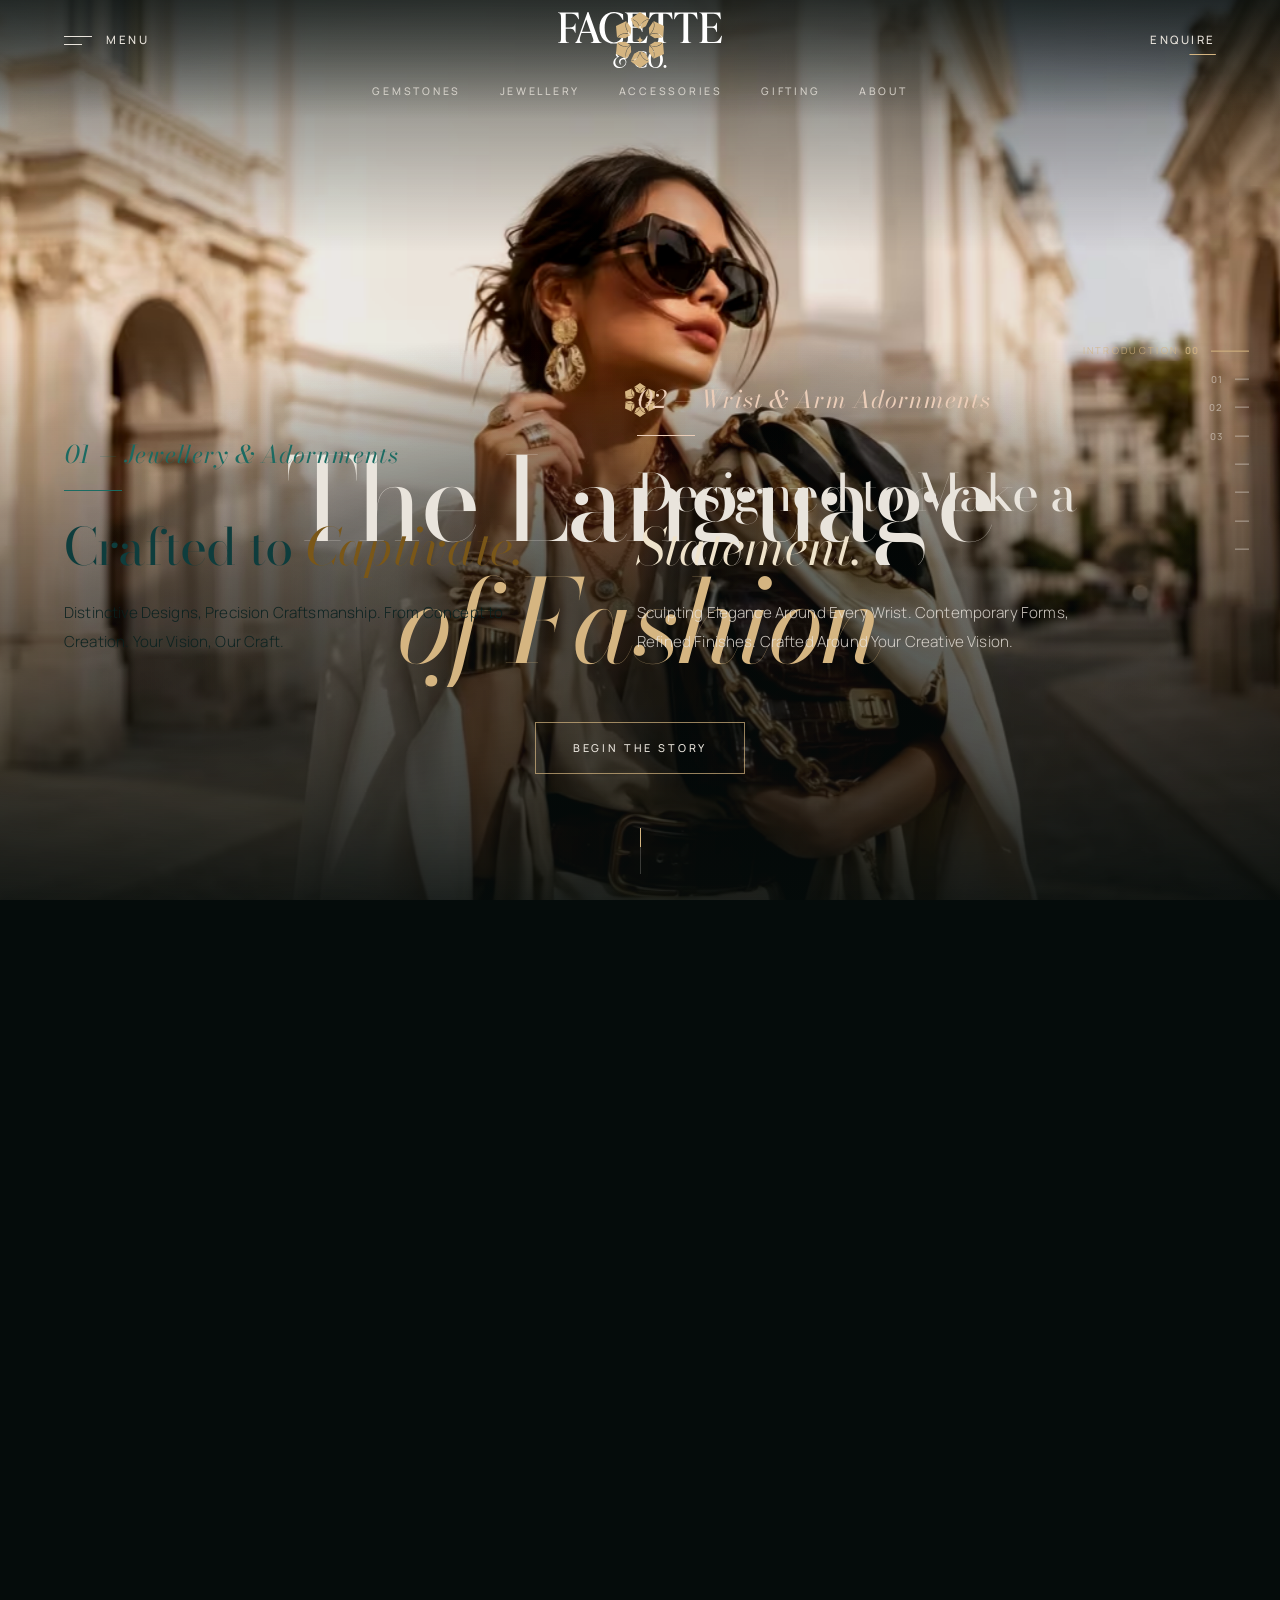
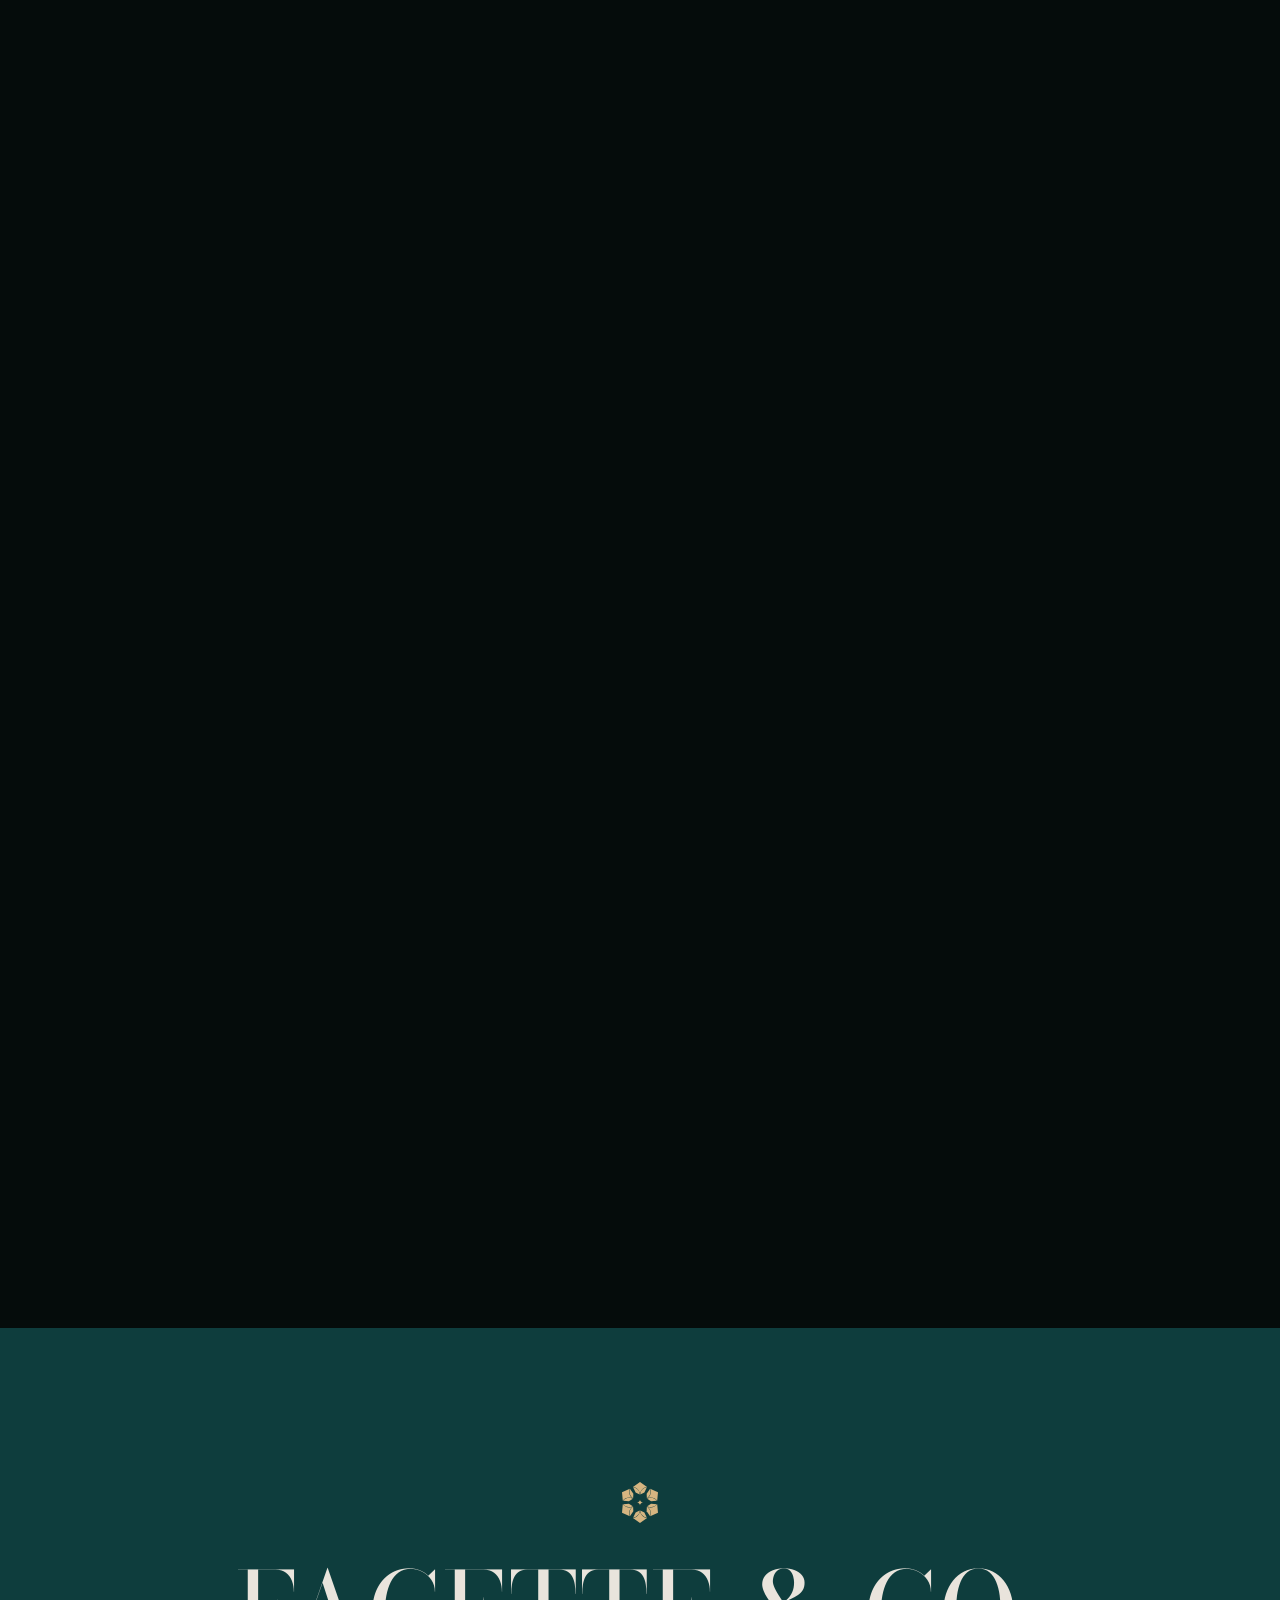
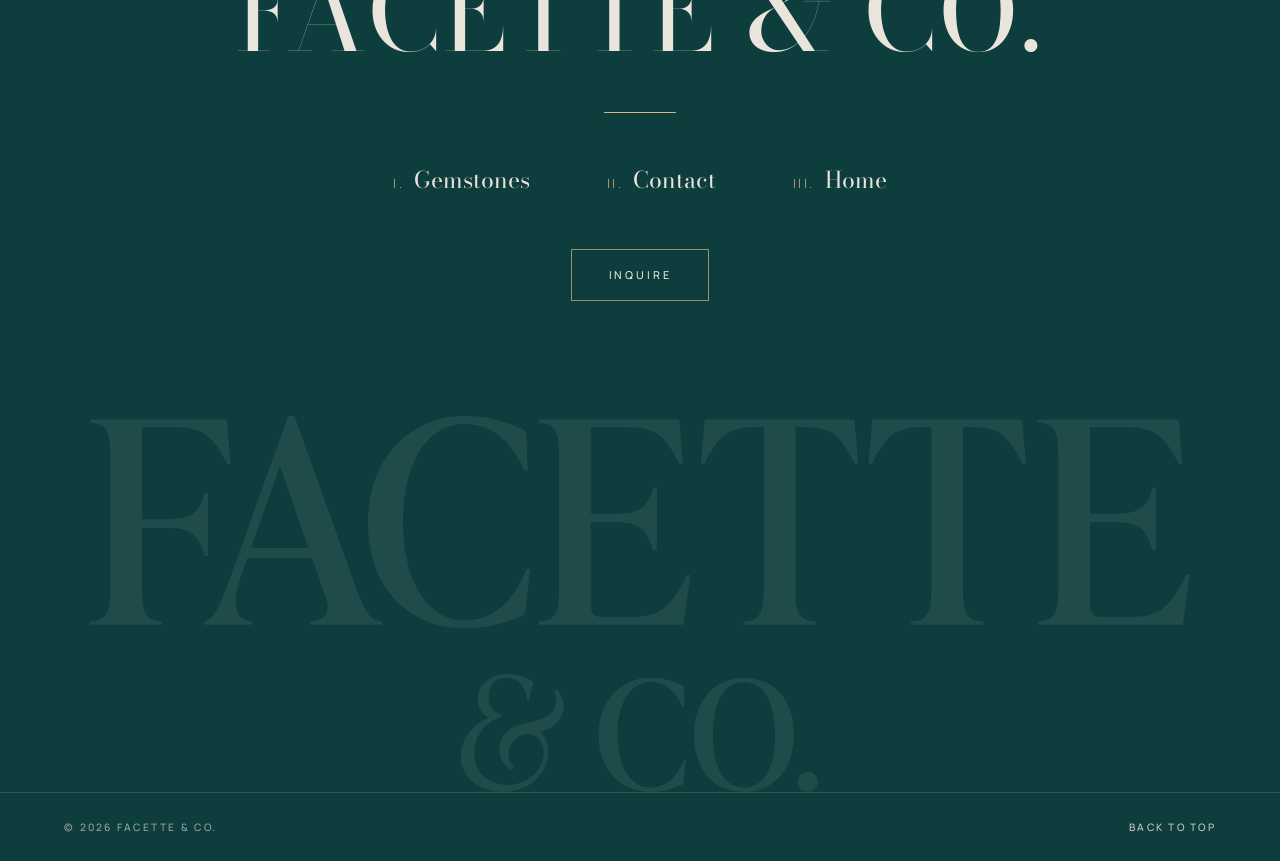
==== fashion asscessior/index.html @ de6d1879 "first commit" ====
<!DOCTYPE html>
<html lang="en">
<head>
<meta charset="utf-8">
<meta name="viewport" content="width=device-width, initial-scale=1, viewport-fit=cover">
<title>The Language of Fashion — Facette &amp; Co.</title>
<meta name="description" content="Jewellery, adornments, bag hardware, buckles and footwear embellishments, designed and crafted to your vision by Facette &amp; Co.">
<meta name="theme-color" content="#0E3D3D">
<meta property="og:title" content="The Language of Fashion — Facette &amp; Co.">
<meta property="og:description" content="Jewellery, adornments, bag hardware, buckles and footwear embellishments, designed and crafted to your vision by Facette &amp; Co.">
<meta property="og:image" content="assets/img/hero-1672.jpg">
<link rel="icon" type="image/svg+xml" href="assets/logo/mark-gold.svg">
<link rel="preload" href="assets/fonts/BodoniModa-normal.woff2" as="font" type="font/woff2" crossorigin>
<link rel="preload" href="assets/fonts/Manrope-normal.woff2" as="font" type="font/woff2" crossorigin>
<link rel="stylesheet" href="assets/css/gemstone-blog.css">
</head>
<body class="no-js">
<div class="veil" aria-hidden="true"><img src="assets/logo/mark-gold.svg" alt=""></div>
<div class="progress" aria-hidden="true"><i id="progress"></i></div>

<header class="hdr" id="hdr">
  <button class="menu-btn" id="burger" type="button" aria-expanded="false" aria-controls="menu" aria-label="Open menu"><span class="bars" aria-hidden="true"></span><span class="menu-label">Menu</span></button>
  <a class="brand" href="/" aria-label="Facette &amp; Co."><img class="wm" src="assets/logo/wordmark-ivory.svg" alt="Facette &amp; Co."><img class="ic" src="assets/logo/mark-gold.svg" alt=""></a>
  <a class="enquire" href="#inquire">Enquire</a>
  <nav class="links" aria-label="Primary">
    <a href="/gemstones">Gemstones</a>
    <a href="/jewellery">Jewellery</a>
    <a href="/accessories">Accessories</a>
    <a href="/gifting">Gifting</a>
    <a href="/about">About</a>
  </nav>
</header>

<nav class="menu" id="menu" aria-label="Story chapters">
  <img class="menu-mark" src="assets/logo/mark-gold.svg" alt="">
  <ul>
      <li><a href="#s0" data-go="0" style="--i:0"><small>00</small>The Language of Fashion</a></li>
      <li><a href="#s1" data-go="1" style="--i:1"><small>01</small>Jewellery &amp; Adornments</a></li>
      <li><a href="#s2" data-go="2" style="--i:2"><small>02</small>Wrist &amp; Arm Adornments</a></li>
      <li><a href="#s3" data-go="3" style="--i:3"><small>03</small>Ear Adornments</a></li>
      <li><a href="#s4" data-go="4" style="--i:4"><small>04</small>Neckline Adornments</a></li>
      <li><a href="#s5" data-go="5" style="--i:5"><small>05</small>Luxury Bag Hardware &amp; Embellishments</a></li>
      <li><a href="#s6" data-go="6" style="--i:6"><small>06</small>Signature Buckles &amp; Fastenings</a></li>
      <li><a href="#s7" data-go="7" style="--i:7"><small>07</small>Footwear Hardware &amp; Embellishments</a></li>
  </ul>
</nav>

<ul class="dots" id="dots" aria-label="Chapters">
    <li><a href="#s0" data-go="0"><b>00</b><span>Introduction</span></a></li>
    <li><a href="#s1" data-go="1"><b>01</b><span>Jewellery</span></a></li>
    <li><a href="#s2" data-go="2"><b>02</b><span>Wrist &amp; Arm</span></a></li>
    <li><a href="#s3" data-go="3"><b>03</b><span>Ear</span></a></li>
    <li><a href="#s4" data-go="4"><b>04</b><span>Neckline</span></a></li>
    <li><a href="#s5" data-go="5"><b>05</b><span>Bag Hardware</span></a></li>
    <li><a href="#s6" data-go="6"><b>06</b><span>Buckles</span></a></li>
    <li><a href="#s7" data-go="7"><b>07</b><span>Footwear</span></a></li>
</ul>

<main class="story" id="story">
  <div class="stage" id="stage">
    <section class="scene scene--hero" id="s0" aria-label="Introduction">
      <div class="scene__media">
        <picture>
        <source type="image/avif" srcset="assets/img/hero-800.avif 800w, assets/img/hero-1280.avif 1280w, assets/img/hero-1672.avif 1672w, assets/img/hero-2576.avif 2576w" sizes="100vw">
        <source type="image/webp" srcset="assets/img/hero-800.webp 800w, assets/img/hero-1280.webp 1280w, assets/img/hero-1672.webp 1672w, assets/img/hero-2576.webp 2576w" sizes="100vw">
        <img src="assets/img/hero-2576.jpg" srcset="assets/img/hero-800.jpg 800w, assets/img/hero-1280.jpg 1280w, assets/img/hero-1672.jpg 1672w, assets/img/hero-2576.jpg 2576w" sizes="100vw" alt="A woman in sunglasses styled with layered gold jewellery, a silk scarf and a chain-handle bag on a sunlit street" width="2576" height="1438" fetchpriority="high" decoding="async">
        </picture>
      </div>
      <div class="hero__veil"></div>
      <div class="scene__dim"></div>
      <div class="hero__inner">
        <img class="hero__mark" src="assets/logo/mark-gold.svg" alt="" width="30" height="34">
        <h1 class="hero__title"><span class="line"><span>The Language</span></span><span class="line line--it"><span>of Fashion</span></span></h1>
        <div class="hero__row"><a class="pill" href="#s1" data-go="1">Begin the story</a></div>
      </div>
      <div class="hero__cue" aria-hidden="true"><i></i></div>
    </section>
    <section class="scene scene--light" id="s1" aria-label="Jewellery &amp; Adornments">
      <div class="scene__media">
        <picture>
        <source type="image/avif" data-srcset="assets/img/jewellery-800.avif 800w, assets/img/jewellery-1280.avif 1280w, assets/img/jewellery-1672.avif 1672w, assets/img/jewellery-2576.avif 2576w" sizes="100vw">
        <source type="image/webp" data-srcset="assets/img/jewellery-800.webp 800w, assets/img/jewellery-1280.webp 1280w, assets/img/jewellery-1672.webp 1672w, assets/img/jewellery-2576.webp 2576w" sizes="100vw">
        <img data-src="assets/img/jewellery-2576.jpg" data-srcset="assets/img/jewellery-800.jpg 800w, assets/img/jewellery-1280.jpg 1280w, assets/img/jewellery-1672.jpg 1672w, assets/img/jewellery-2576.jpg 2576w" sizes="100vw" alt="A woman in profile wearing a sculptural gold drop earring and a layered gold choker with pearl accents against a warm beige backdrop" width="2576" height="1438" decoding="async" style="--sc:1.03;--tx:0%">
        </picture>
      </div>
      <div class="scene__shade"></div>
      <div class="scene__dim"></div>
      <div class="scene__text">
        <p class="eyebrow">01 — Jewellery &amp; Adornments</p>
        <h2>Crafted to Captivate.</h2>
        <p class="body">Distinctive Designs, Precision Craftsmanship. From Concept to Creation. Your Vision, Our Craft.</p>
        <div class="scene__count">01 / 07</div>
      </div>
    </section>
    <section class="scene scene--right" id="s2" aria-label="Wrist &amp; Arm Adornments">
      <div class="scene__media">
        <picture>
        <source type="image/avif" data-srcset="assets/img/wrist-arm-800.avif 800w, assets/img/wrist-arm-1280.avif 1280w, assets/img/wrist-arm-1672.avif 1672w, assets/img/wrist-arm-2576.avif 2576w" sizes="100vw">
        <source type="image/webp" data-srcset="assets/img/wrist-arm-800.webp 800w, assets/img/wrist-arm-1280.webp 1280w, assets/img/wrist-arm-1672.webp 1672w, assets/img/wrist-arm-2576.webp 2576w" sizes="100vw">
        <img data-src="assets/img/wrist-arm-2576.jpg" data-srcset="assets/img/wrist-arm-800.jpg 800w, assets/img/wrist-arm-1280.jpg 1280w, assets/img/wrist-arm-1672.jpg 1672w, assets/img/wrist-arm-2576.jpg 2576w" sizes="100vw" alt="A gold serpent armlet set with diamonds and an emerald eye coiled around an upper arm, beside a black satin dress" width="2576" height="1438" decoding="async" style="--sc:1.03;--tx:0%">
        </picture>
      </div>
      <div class="scene__shade"></div>
      <div class="scene__dim"></div>
      <div class="scene__text">
        <p class="eyebrow">02 — Wrist &amp; Arm Adornments</p>
        <h2>Designed to Make a Statement.</h2>
        <p class="body">Sculpting Elegance Around Every Wrist. Contemporary Forms, Refined Finishes. Crafted Around Your Creative Vision.</p>
        <div class="scene__count">02 / 07</div>
      </div>
    </section>
    <section class="scene" id="s3" aria-label="Ear Adornments">
      <div class="scene__media">
        <picture>
        <source type="image/avif" data-srcset="assets/img/ear-800.avif 800w, assets/img/ear-1280.avif 1280w, assets/img/ear-1672.avif 1672w, assets/img/ear-2576.avif 2576w" sizes="100vw">
        <source type="image/webp" data-srcset="assets/img/ear-800.webp 800w, assets/img/ear-1280.webp 1280w, assets/img/ear-1672.webp 1672w, assets/img/ear-2576.webp 2576w" sizes="100vw">
        <img data-src="assets/img/ear-2576.jpg" data-srcset="assets/img/ear-800.jpg 800w, assets/img/ear-1280.jpg 1280w, assets/img/ear-1672.jpg 1672w, assets/img/ear-2576.jpg 2576w" sizes="100vw" alt="A sculptural polished gold ear cuff with sweeping winged spikes along the outer edge of an ear" width="2576" height="1438" decoding="async" style="--sc:1.03;--tx:0%">
        </picture>
      </div>
      <div class="scene__shade"></div>
      <div class="scene__dim"></div>
      <div class="scene__text">
        <p class="eyebrow">03 — Ear Adornments</p>
        <h2>Where Detail Becomes Distinction.</h2>
        <p class="body">Redefining the Art of Adornment. Sculptural Designs, Exceptional Finishes. From Minimal Elegance to Bold Expression.</p>
        <div class="scene__count">03 / 07</div>
      </div>
    </section>
    <section class="scene scene--right scene--light" id="s4" aria-label="Neckline Adornments">
      <div class="scene__media">
        <picture>
        <source type="image/avif" data-srcset="assets/img/neckline-800.avif 800w, assets/img/neckline-1280.avif 1280w, assets/img/neckline-1672.avif 1672w, assets/img/neckline-2576.avif 2576w" sizes="100vw">
        <source type="image/webp" data-srcset="assets/img/neckline-800.webp 800w, assets/img/neckline-1280.webp 1280w, assets/img/neckline-1672.webp 1672w, assets/img/neckline-2576.webp 2576w" sizes="100vw">
        <img data-src="assets/img/neckline-2576.jpg" data-srcset="assets/img/neckline-800.jpg 800w, assets/img/neckline-1280.jpg 1280w, assets/img/neckline-1672.jpg 1672w, assets/img/neckline-2576.jpg 2576w" sizes="100vw" alt="A layered textured gold collar necklace set with large crystal stones worn at the neckline" width="2576" height="1438" decoding="async" style="--sc:1.03;--tx:0%">
        </picture>
      </div>
      <div class="scene__shade"></div>
      <div class="scene__dim"></div>
      <div class="scene__text">
        <p class="eyebrow">04 — Neckline Adornments</p>
        <h2>Designed to Define the Silhouette.</h2>
        <p class="body">Statement Pieces, Thoughtfully Crafted. Elegance in Every Detail. From Vision to Signature Design.</p>
        <div class="scene__count">04 / 07</div>
      </div>
    </section>
    <section class="scene scene--light" id="s5" aria-label="Luxury Bag Hardware &amp; Embellishments">
      <div class="scene__media">
        <picture>
        <source type="image/avif" data-srcset="assets/img/bag-hardware-800.avif 800w, assets/img/bag-hardware-1280.avif 1280w, assets/img/bag-hardware-1672.avif 1672w, assets/img/bag-hardware-2576.avif 2576w" sizes="100vw">
        <source type="image/webp" data-srcset="assets/img/bag-hardware-800.webp 800w, assets/img/bag-hardware-1280.webp 1280w, assets/img/bag-hardware-1672.webp 1672w, assets/img/bag-hardware-2576.webp 2576w" sizes="100vw">
        <img data-src="assets/img/bag-hardware-2576.jpg" data-srcset="assets/img/bag-hardware-800.jpg 800w, assets/img/bag-hardware-1280.jpg 1280w, assets/img/bag-hardware-1672.jpg 1672w, assets/img/bag-hardware-2576.jpg 2576w" sizes="100vw" alt="A hand gripping a black clutch by a sculptural wave-shaped polished gold handle" width="2576" height="1438" decoding="async" style="--sc:1.03;--tx:0%">
        </picture>
      </div>
      <div class="scene__shade"></div>
      <div class="scene__dim"></div>
      <div class="scene__text">
        <p class="eyebrow">05 — Luxury Bag Hardware &amp; Embellishments</p>
        <h2>The Art of Detail, Perfected.</h2>
        <p class="body">Elevating Accessories Through Design. Bespoke Hardware, Distinctive Finishes. Crafted to Complement Exceptional Design.</p>
        <div class="scene__count">05 / 07</div>
      </div>
    </section>
    <section class="scene scene--right scene--light" id="s6" aria-label="Signature Buckles &amp; Fastenings">
      <div class="scene__media">
        <picture>
        <source type="image/avif" data-srcset="assets/img/buckles-800.avif 800w, assets/img/buckles-1280.avif 1280w, assets/img/buckles-1672.avif 1672w, assets/img/buckles-2576.avif 2576w" sizes="100vw">
        <source type="image/webp" data-srcset="assets/img/buckles-800.webp 800w, assets/img/buckles-1280.webp 1280w, assets/img/buckles-1672.webp 1672w, assets/img/buckles-2576.webp 2576w" sizes="100vw">
        <img data-src="assets/img/buckles-2576.jpg" data-srcset="assets/img/buckles-800.jpg 800w, assets/img/buckles-1280.jpg 1280w, assets/img/buckles-1672.jpg 1672w, assets/img/buckles-2576.jpg 2576w" sizes="100vw" alt="Crossed brown suede belts with an ornate engraved gold buckle, gold eyelets and a pointed gold tip" width="2576" height="1438" decoding="async" style="--sc:1.03;--tx:0%">
        </picture>
      </div>
      <div class="scene__shade"></div>
      <div class="scene__dim"></div>
      <div class="scene__text">
        <p class="eyebrow">06 — Signature Buckles &amp; Fastenings</p>
        <h2>Defining Design Through Detail.</h2>
        <p class="body">Distinctive Forms. Precision Engineering. Custom Concepts, Meticulous Craftsmanship. Small Details. Lasting Impressions.</p>
        <div class="scene__count">06 / 07</div>
      </div>
    </section>
    <section class="scene scene--light" id="s7" aria-label="Footwear Hardware &amp; Embellishments">
      <div class="scene__media">
        <picture>
        <source type="image/avif" data-srcset="assets/img/footwear-800.avif 800w, assets/img/footwear-1280.avif 1280w, assets/img/footwear-1672.avif 1672w, assets/img/footwear-2576.avif 2576w" sizes="100vw">
        <source type="image/webp" data-srcset="assets/img/footwear-800.webp 800w, assets/img/footwear-1280.webp 1280w, assets/img/footwear-1672.webp 1672w, assets/img/footwear-2576.webp 2576w" sizes="100vw">
        <img data-src="assets/img/footwear-2576.jpg" data-srcset="assets/img/footwear-800.jpg 800w, assets/img/footwear-1280.jpg 1280w, assets/img/footwear-1672.jpg 1672w, assets/img/footwear-2576.jpg 2576w" sizes="100vw" alt="Tan leather mule sandals with sculptural open-form polished gold heels on a cream stone floor" width="2576" height="1438" decoding="async" style="--sc:1.03;--tx:0%">
        </picture>
      </div>
      <div class="scene__shade"></div>
      <div class="scene__dim"></div>
      <div class="scene__text">
        <p class="eyebrow">07 — Footwear Hardware &amp; Embellishments</p>
        <h2>Where Craftsmanship Meets Design.</h2>
        <p class="body">Designed to Elevate Every Step. Distinctive Embellishments, Refined Finishes. Custom-Made to Complement Your Vision.</p>
        <div class="scene__count">07 / 07</div>
      </div>
    </section>
  </div>
</main>

<footer class="footer" id="inquire">
  <div class="footer__cta">
    <img class="footer__logo reveal" src="assets/logo/mark-gold.svg" alt="">
    <p class="footer__mark reveal">Facette &amp; Co.</p>
    <hr class="footer__rule reveal">
    <nav class="footer__links reveal" aria-label="Footer">
      <a href="/gemstones"><small>I.</small>Gemstones</a>
      <a href="/contact"><small>II.</small>Contact</a>
      <a href="/"><small>III.</small>Home</a>
    </nav>
    <div class="footer__cta-btn reveal"><a class="pill" href="/contact">Inquire</a></div>
  </div>
  <img class="footer__wm" src="assets/logo/wordmark-ivory.svg" alt="" aria-hidden="true">
  <div class="footer__bar">
    <span>© 2026 Facette &amp; Co.</span>
    <a href="#s0" data-go="0">Back to top</a>
  </div>
</footer>

<script src="assets/js/gemstone-blog.js"></script>
</body>
</html>
---- fashion asscessior/assets/css/gemstone-blog.css ----
@font-face {
  font-family: 'Bodoni Moda';
  font-style: italic;
  font-weight: 400;
  font-display: swap;
  src: url(../fonts/BodoniModa-italic.woff2) format('woff2');
  unicode-range: U+0000-00FF, U+0131, U+0152-0153, U+02BB-02BC, U+02C6, U+02DA, U+02DC, U+0304, U+0308, U+0329, U+2000-206F, U+20AC, U+2122, U+2191, U+2193, U+2212, U+2215, U+FEFF, U+FFFD;
}
@font-face {
  font-family: 'Bodoni Moda';
  font-style: normal;
  font-weight: 400 500;
  font-display: swap;
  src: url(../fonts/BodoniModa-normal.woff2) format('woff2');
  unicode-range: U+0000-00FF, U+0131, U+0152-0153, U+02BB-02BC, U+02C6, U+02DA, U+02DC, U+0304, U+0308, U+0329, U+2000-206F, U+20AC, U+2122, U+2191, U+2193, U+2212, U+2215, U+FEFF, U+FFFD;
}
@font-face {
  font-family: 'Manrope';
  font-style: normal;
  font-weight: 300 600;
  font-display: swap;
  src: url(../fonts/Manrope-normal.woff2) format('woff2');
  unicode-range: U+0000-00FF, U+0131, U+0152-0153, U+02BB-02BC, U+02C6, U+02DA, U+02DC, U+0304, U+0308, U+0329, U+2000-206F, U+20AC, U+2122, U+2191, U+2193, U+2212, U+2215, U+FEFF, U+FFFD;
}

:root{
  --black:#050c0b; --emerald:#0E3D3D; --emerald-rich:#05624C; --emerald-ink:#08201f;
  --gold:#D5B581; --gold-deep:#A88A55; --ivory:#E9E4DC; --paper:#F4F1EB;
  --display:"Bodoni Moda","Didot","Bodoni 72",Georgia,serif; --sans:"Manrope","Helvetica Neue",Arial,sans-serif;
  --ease:cubic-bezier(.22,.61,.12,1); --ease-lux:cubic-bezier(.65,.05,.2,1);
  --pad:clamp(1.4rem,5vw,5rem); --hdr:118px;
}
*,*::before,*::after{box-sizing:border-box}
html{-webkit-text-size-adjust:100%;background:var(--black)}
body{margin:0;background:var(--black);color:var(--ivory);font-family:var(--sans);font-weight:300;line-height:1.6;overflow-x:hidden;-webkit-font-smoothing:antialiased;text-rendering:optimizeLegibility}
img{display:block;max-width:100%}
picture{display:contents}
a{color:inherit;text-decoration:none}
button{font:inherit;color:inherit;background:none;border:0;padding:0;cursor:pointer}
:focus-visible{outline:1px solid var(--gold);outline-offset:4px}
::selection{background:var(--gold);color:var(--emerald)}

/* Brand veil (short moment, same as the main site) */
.veil{position:fixed;inset:0;z-index:90;background:var(--emerald);display:grid;place-items:center;pointer-events:none;clip-path:inset(0);animation:veilOut .8s var(--ease-lux) .7s forwards}
.veil img{width:56px;height:auto;opacity:0;animation:veilMark 1s var(--ease) .05s forwards}
@keyframes veilMark{0%{opacity:0;transform:scale(.92)}45%{opacity:1}100%{opacity:1;transform:none}}
@keyframes veilOut{to{clip-path:inset(0 0 100% 0);visibility:hidden}}

/* Reading progress */
.progress{position:fixed;left:0;right:0;top:0;height:2px;z-index:60;pointer-events:none}
.progress i{display:block;height:100%;background:linear-gradient(90deg,var(--gold-deep),var(--gold));transform-origin:0 50%;transform:scaleX(0)}

/* Header (Facette site header) */
.hdr{--slot:56px;position:fixed;inset:0 0 auto 0;z-index:50;padding:env(safe-area-inset-top,0px) var(--pad) 0;height:calc(var(--hdr) + env(safe-area-inset-top,0px));
  display:grid;grid-template-columns:1fr auto 1fr;align-content:center;align-items:center;color:var(--ivory);transition:height .9s var(--ease)}
.hdr::before{content:"";position:absolute;inset:0;z-index:-1;pointer-events:none;background:linear-gradient(rgba(5,12,11,.6),rgba(5,12,11,0));transition:background .8s ease}
.hdr::after{content:"";position:absolute;left:var(--pad);right:var(--pad);bottom:0;height:1px;background:rgba(213,181,129,.35);transform:scaleX(0);transition:transform 1.2s var(--ease)}
.hdr.is-compact{--hdr:68px;--slot:38px}
.hdr.is-compact::before{background:rgba(14,61,61,.72);-webkit-backdrop-filter:blur(18px) saturate(1.2);backdrop-filter:blur(18px) saturate(1.2)}
.hdr.is-compact::after{transform:scaleX(1)}
.brand{grid-column:2;grid-row:1;display:grid;place-items:center;height:var(--slot);transition:height .9s var(--ease)}
.brand img{grid-area:1/1;display:block;width:auto;height:var(--slot);transition:opacity .6s ease,transform .9s var(--ease)}
.brand .ic{opacity:0;transform:scale(.8)}
.is-compact .brand .wm{opacity:0;transform:translateY(-8px) scale(.9)}
.is-compact .brand .ic{opacity:1;transform:none;transition-delay:.15s}
.menu-btn{grid-row:1;grid-column:1;justify-self:start;display:inline-flex;align-items:center;gap:.9rem;font-size:.72rem;font-weight:500;letter-spacing:.22em;text-transform:uppercase;min-height:44px;position:relative;z-index:2}
.bars{width:28px;height:9px;position:relative;display:block}
.bars::before,.bars::after{content:"";position:absolute;left:0;height:1px;background:currentColor;transition:transform .6s var(--ease),width .6s var(--ease),top .6s var(--ease),bottom .6s var(--ease)}
.bars::before{top:0;right:0}.bars::after{bottom:0;width:65%}
.menu-btn:hover .bars::after{width:100%}
.menu-open .bars::before{top:4px;transform:rotate(18deg)}
.menu-open .bars::after{bottom:4px;width:100%;transform:rotate(-18deg)}
.enquire{grid-row:1;grid-column:3;justify-self:end;font-size:.72rem;font-weight:500;letter-spacing:.22em;text-transform:uppercase;position:relative;padding:.6rem 0;min-height:44px;display:inline-flex;align-items:center}
.enquire::after{content:"";position:absolute;left:0;right:0;bottom:.45rem;height:1px;background:var(--gold);transform-origin:right;transform:scaleX(.4);transition:transform .6s var(--ease)}
.enquire:hover::after{transform:scaleX(1)}
.links{grid-column:1/-1;grid-row:2;justify-self:center;display:flex;gap:clamp(1.4rem,3vw,3rem);margin-top:.5rem;max-height:30px;overflow:hidden;transition:max-height .8s var(--ease),margin-top .8s var(--ease),opacity .5s ease}
.links a{font-size:.66rem;font-weight:500;letter-spacing:.26em;text-transform:uppercase;opacity:.8;position:relative;padding:.4rem 0;transition:opacity .3s,color .3s}
.links a::after{content:"";position:absolute;left:0;right:0;bottom:.15rem;height:1px;background:var(--gold);transform:scaleX(0);transform-origin:left;transition:transform .5s var(--ease)}
.links a:hover,.links a[aria-current]{opacity:1;color:var(--gold)}
.links a:hover::after,.links a[aria-current]::after{transform:scaleX(1)}
.is-compact .links{max-height:0;margin-top:0;opacity:0;visibility:hidden;pointer-events:none}

/* Menu overlay: story chapters */
.menu{position:fixed;inset:0;z-index:45;background:var(--emerald);color:var(--ivory);clip-path:inset(0 0 100% 0);visibility:hidden;
  transition:clip-path 1s var(--ease-lux),visibility 0s 1s;display:flex;flex-direction:column;justify-content:center;padding:calc(var(--hdr) + 1rem) var(--pad) 3rem;overflow:auto}
.menu::before{content:"";position:absolute;inset:clamp(.75rem,2vw,1.5rem);border:1px solid rgba(213,181,129,.22);pointer-events:none}
.menu-open .menu{clip-path:inset(0);visibility:visible;transition:clip-path 1s var(--ease-lux),visibility 0s}
.menu-open{overflow:hidden}
.menu-mark{position:absolute;right:calc(var(--pad) + 1rem);bottom:calc(var(--pad) + 1rem);width:clamp(44px,5vw,72px);height:auto;opacity:.6}
.menu ul{list-style:none;margin:0 auto;padding:0;display:grid;grid-template-columns:repeat(2,minmax(0,1fr));column-gap:4rem;width:min(100%,1040px)}
.menu a{font-family:var(--display);font-size:clamp(1.35rem,2.7vw,2.4rem);display:inline-flex;align-items:baseline;gap:1.1rem;line-height:1.3;padding:.18em 0;
  opacity:0;transform:translateY(22px);transition:opacity .6s ease,transform .8s var(--ease),color .35s}
.menu a small{font-family:var(--sans);font-size:.64rem;letter-spacing:.22em;color:var(--gold);min-width:1.8rem}
.menu a:hover,.menu a.is-active{color:var(--gold)}
.menu-open .menu a{opacity:1;transform:none;transition-delay:calc(var(--i)*45ms + 300ms)}

/* Chapter index */
.dots{position:fixed;right:clamp(1rem,2.4vw,2.6rem);top:50%;transform:translateY(-50%);z-index:44;display:flex;flex-direction:column;gap:.15rem;margin:0;padding:0;list-style:none;
  opacity:0;transition:opacity .8s ease}
.dots.is-on{opacity:1}
.dots a{display:flex;align-items:center;justify-content:flex-end;gap:.7rem;height:26px;color:rgba(233,228,220,.55);transition:color .4s}
.dots a::after{content:"";display:block;width:14px;height:1px;background:currentColor;transition:width .6s var(--ease),background .4s}
.dots b{font-weight:500;font-size:.6rem;letter-spacing:.18em;opacity:0;transition:opacity .4s}
.dots span{position:absolute;right:100%;margin-right:.4rem;white-space:nowrap;font-size:.6rem;letter-spacing:.24em;text-transform:uppercase;opacity:0;transform:translateX(6px);transition:opacity .4s,transform .5s var(--ease)}
.dots a{position:relative}
.dots a:hover,.dots a.is-active{color:var(--gold)}
.dots a.is-active::after{width:38px}
.dots a.is-active b,.dots a:hover b{opacity:1}
.dots a:hover span{opacity:1;transform:none}
.dots a.is-active span{opacity:.9;transform:none}

/* Pinned story */
.story{position:relative}
.stage{position:sticky;top:0;height:100vh;height:100svh;overflow:hidden;background:var(--black)}
.scene{position:absolute;inset:0;overflow:hidden;will-change:transform;background:var(--emerald-ink);contain:paint}
.scene__media{position:absolute;inset:0;overflow:hidden;will-change:transform}
.scene__media img{position:absolute;inset:0;width:100%;height:100%;object-fit:cover;object-position:50% 50%;transform-origin:var(--ox,50%) var(--oy,50%);
  transform:translate3d(var(--tx,0%),0,0) scale(var(--sc,1));will-change:transform;opacity:0;transition:opacity 1.2s ease;filter:saturate(1.04) contrast(1.03)}
.scene__media img.is-loaded{opacity:1}
.scene__shade{position:absolute;inset:0;pointer-events:none;
  background:linear-gradient(to right,rgba(8,32,31,.9) 0%,rgba(8,32,31,.6) 30%,rgba(8,32,31,0) 60%),
    linear-gradient(to top,rgba(8,32,31,.85) 0%,rgba(8,32,31,0) 40%),
    radial-gradient(130% 100% at 60% 45%,rgba(0,0,0,0) 55%,rgba(0,0,0,.35) 100%)}
.scene--right .scene__shade{background:linear-gradient(to left,rgba(8,32,31,.9) 0%,rgba(8,32,31,.6) 30%,rgba(8,32,31,0) 60%),
    linear-gradient(to top,rgba(8,32,31,.85) 0%,rgba(8,32,31,0) 40%),
    radial-gradient(130% 100% at 40% 45%,rgba(0,0,0,0) 55%,rgba(0,0,0,.35) 100%)}
.scene__dim{position:absolute;inset:0;background:#000;opacity:0;pointer-events:none}
.scene__text{position:absolute;left:var(--pad);bottom:clamp(3.6rem,12vh,8rem);width:min(33rem,calc(100% - 2*var(--pad)))}
.scene--right .scene__text{left:auto;right:calc(var(--pad) + 3.2rem)}
.scene__text>*{opacity:0;transform:translate3d(0,28px,0);will-change:transform,opacity}
.eyebrow{margin:0 0 1.2rem;font-size:.66rem;font-weight:500;letter-spacing:.34em;text-transform:uppercase;color:var(--gold)}
.rule{display:block;width:3.6rem;height:1px;margin:0 0 1.8rem;background:var(--gold);transform-origin:left center;opacity:0}
.scene h2{margin:0 0 1.6rem;font-family:var(--display);font-weight:400;font-size:clamp(2.2rem,4vw,4.6rem);line-height:1.06;letter-spacing:-.015em;color:var(--ivory)}
.scene h2 .w{display:inline-block;overflow:hidden;vertical-align:top;padding:.04em .02em .16em;margin:-.04em -.02em -.16em}
.scene h2 .w>span{display:inline-block;will-change:transform}
.scene h2 .w:last-child>span{font-style:italic;color:#efe3cb}
.scene p.body{margin:0;font-size:clamp(.95rem,1.05vw,1.08rem);font-weight:300;line-height:1.9;letter-spacing:.01em;color:rgba(233,228,220,.84);max-width:30rem}
.scene__count{position:absolute;left:var(--pad);bottom:1.6rem;font-size:.64rem;font-weight:500;letter-spacing:.3em;color:rgba(233,228,220,.55)}
.scene--right .scene__count{left:auto;right:calc(var(--pad) + 3.2rem)}

/* Hero: full-bleed cinematic opener */
.scene--hero{background:var(--black);display:flex;align-items:flex-end;justify-content:center}
.scene--hero .scene__media img{opacity:1;object-position:58% 45%;animation:settle 3.2s var(--ease) both;filter:saturate(1.05) contrast(1.05) brightness(.92)}
@keyframes settle{from{opacity:0;transform:scale(1.14)}to{opacity:1;transform:scale(1.02)}}
.hero__veil{position:absolute;inset:0;pointer-events:none;background:
  linear-gradient(180deg,rgba(5,12,11,.6) 0%,rgba(5,12,11,0) 28%),
  linear-gradient(0deg,rgba(5,12,11,.88) 0%,rgba(5,12,11,.4) 36%,rgba(5,12,11,0) 62%),
  radial-gradient(46% 30% at 50% 66%,rgba(5,12,11,.5) 0%,rgba(5,12,11,0) 100%),
  radial-gradient(120% 90% at 50% 45%,rgba(0,0,0,0) 50%,rgba(0,0,0,.5) 100%)}
.hero__inner{position:relative;z-index:2;text-align:center;padding:0 var(--pad) clamp(5.5rem,14vh,9rem)}
.hero__mark{width:30px;height:auto;margin:0 auto 1.6rem;opacity:0;animation:fadeUp 1.2s var(--ease) 1.1s forwards}
.hero__title{margin:0 0 2.2rem;font-family:var(--display);font-weight:400;font-size:clamp(3rem,9vw,9.5rem);line-height:.98;letter-spacing:-.025em;color:var(--ivory)}
.hero__title .line{display:block;overflow:hidden;padding-bottom:.08em}
.hero__title .line>span{display:block;transform:translateY(110%);animation:rise 1.5s var(--ease) 1s forwards}
.hero__title .line--it>span{font-style:italic;color:var(--gold);animation-delay:1.15s}
@keyframes rise{to{transform:none}}
.hero__row{display:flex;justify-content:center;opacity:0;animation:fadeUp 1s var(--ease) 1.7s forwards}
@keyframes fadeUp{from{opacity:0;transform:translateY(14px)}to{opacity:1;transform:none}}
.hero__cue{position:absolute;left:50%;bottom:1.6rem;z-index:2;width:1px;height:46px;background:rgba(233,228,220,.22);overflow:hidden}
.hero__cue i{position:absolute;left:0;top:0;width:1px;height:40%;background:var(--gold);animation:cue 2.4s var(--ease) infinite}
@keyframes cue{0%{transform:translateY(-100%)}100%{transform:translateY(260%)}}

/* Buttons */
.pill{position:relative;display:inline-flex;align-items:center;justify-content:center;min-height:52px;padding:0 2.3rem;border:1px solid rgba(213,181,129,.7);
  font-size:.68rem;font-weight:500;letter-spacing:.26em;text-transform:uppercase;color:var(--ivory);overflow:hidden;isolation:isolate;transition:color .5s var(--ease),border-color .5s}
.pill::before{content:"";position:absolute;inset:0;z-index:-1;background:var(--gold);transform:scaleY(0);transform-origin:bottom;transition:transform .6s var(--ease)}
.pill:hover{color:var(--emerald);border-color:var(--gold)}
.pill:hover::before{transform:scaleY(1)}

/* Footer (main site footer look, member's content) */
.footer{position:relative;z-index:2;background:var(--emerald);color:var(--ivory);overflow:hidden}
.footer__cta{text-align:center;padding:clamp(5.5rem,12vw,10rem) var(--pad) clamp(3rem,6vw,5rem)}
.footer__logo{width:36px;height:auto;margin:0 auto 2.2rem}
.footer__mark{margin:0;font-family:var(--display);font-weight:400;text-transform:uppercase;white-space:nowrap;font-size:clamp(2.2rem,8.5vw,8.5rem);line-height:1;letter-spacing:.02em}
.footer__rule{border:0;width:72px;height:1px;background:var(--gold);margin:clamp(1.8rem,3.5vw,2.8rem) auto}
.footer__links{display:flex;justify-content:center;gap:1rem clamp(2rem,6vw,5.5rem);flex-wrap:wrap;font-family:var(--display);font-size:clamp(1.1rem,1.8vw,1.6rem)}
.footer__links a{position:relative;padding:.3rem 0;transition:color .3s}
.footer__links a::after{content:"";position:absolute;left:0;right:0;bottom:0;height:1px;background:var(--gold);transform:scaleX(0);transform-origin:left;transition:transform .5s var(--ease)}
.footer__links a:hover{color:var(--gold)}.footer__links a:hover::after{transform:scaleX(1)}
.footer__links small{font-family:var(--sans);font-size:.55em;letter-spacing:.2em;margin-right:.6rem;color:var(--gold)}
.footer__cta-btn{display:flex;justify-content:center;margin-top:2.8rem}
.footer__wm{display:block;width:min(86%,1100px);height:auto;margin:clamp(1rem,3vw,2.5rem) auto 0;opacity:.07}
.footer__bar{display:flex;flex-wrap:wrap;justify-content:space-between;align-items:center;gap:1rem 2rem;padding:1.6rem var(--pad) calc(1.6rem + env(safe-area-inset-bottom,0px));
  border-top:1px solid rgba(213,181,129,.2);font-size:.64rem;font-weight:500;letter-spacing:.22em;text-transform:uppercase;color:rgba(233,228,220,.62)}
.footer__bar a{color:rgba(233,228,220,.85);transition:color .3s}.footer__bar a:hover{color:var(--gold)}
.reveal{opacity:0;transform:translateY(28px);transition:opacity 1s var(--ease),transform 1.1s var(--ease)}
.reveal.is-visible{opacity:1;transform:none}
.footer__cta>.reveal:nth-child(2){transition-delay:.12s}.footer__cta>.reveal:nth-child(4){transition-delay:.24s}.footer__cta>.reveal:nth-child(5){transition-delay:.36s}

/* Static (no JS / reduced motion): stacked full-screen scenes */
.static .stage,.no-js .stage{position:relative;height:auto;overflow:visible}
.static .scene,.no-js .scene{position:relative;height:100vh;height:100svh;transform:none!important;visibility:visible!important}
.static .scene__text>*,.static .rule,.no-js .scene__text>*{opacity:1!important;transform:none!important}
.static .scene__dim{display:none}
.static .reveal,.no-js .reveal{opacity:1;transform:none}
.no-js .scene__media img{opacity:1}

/* Responsive */
@media (max-width:1024px){.dots span{display:none}}
@media (max-width:900px){:root{--hdr:92px}.hdr{--slot:44px}.links{display:none}.menu ul{grid-template-columns:1fr}}
@media (max-width:760px){
  :root{--hdr:78px}
  .hdr{--slot:38px}.hdr.is-compact{--hdr:62px;--slot:32px}
  .menu-btn,.enquire{font-size:.64rem;letter-spacing:.2em}
  .menu a{font-size:clamp(1.25rem,6vw,1.6rem);padding:.12em 0}
  .dots{right:.5rem;gap:0}
  .dots a{height:20px}
  .dots a::after{width:8px}.dots a.is-active::after{width:20px}
  .dots b{display:none}
  .scene__media img{--tx:0%!important}
  .scene:not(.scene--hero) .scene__media img{height:64%;bottom:auto;object-position:50% 38%}
  .scene:not(.scene--hero) .scene__media::after{content:"";position:absolute;left:0;right:0;top:40%;height:26%;background:linear-gradient(to bottom,rgba(8,32,31,0),var(--emerald-ink));pointer-events:none}
  .scene__shade,.scene--right .scene__shade{background:linear-gradient(to top,rgba(8,32,31,.9) 0%,rgba(8,32,31,.6) 40%,rgba(8,32,31,0) 60%),linear-gradient(180deg,rgba(5,12,11,.5) 0%,rgba(5,12,11,0) 18%)}
  .scene__text,.scene--right .scene__text{left:var(--pad);right:auto;bottom:3.6rem;width:calc(100% - 2*var(--pad) - 1.2rem)}
  .scene__count,.scene--right .scene__count{left:var(--pad);right:auto;bottom:1.4rem}
  .scene h2{font-size:clamp(2rem,9vw,2.7rem);margin-bottom:1.2rem}
  .scene p.body{font-size:.92rem;line-height:1.8}
  .eyebrow{font-size:.6rem;letter-spacing:.28em;margin-bottom:1rem}
  .rule{margin-bottom:1.3rem}
  .hero__title{font-size:clamp(2.8rem,14vw,4.4rem);margin-bottom:1.8rem}
  .scene--hero .scene__media img{object-position:60% 40%}
  .footer__mark{font-size:clamp(1.9rem,10.4vw,3rem)}
  .footer__links{flex-direction:column;align-items:center;gap:.6rem}
  .footer__bar{justify-content:center;text-align:center}
}
@media (max-height:640px) and (max-width:760px){.scene p.body{font-size:.86rem;line-height:1.7}.scene h2{font-size:1.9rem}}
@media (prefers-reduced-motion:reduce){
  *,*::before,*::after{animation-duration:.01ms!important;animation-delay:0s!important;animation-iteration-count:1!important;transition-duration:.01ms!important}
}

/* chapter count sits under its text block */
.scene__count,.scene--right .scene__count{position:absolute;left:0;right:auto;bottom:auto;top:calc(100% + 1.3rem)}
.scene--right .scene__count{left:auto;right:0}
@media (max-width:760px){.scene__text,.scene--right .scene__text{bottom:3.4rem}.scene__count,.scene--right .scene__count{left:0;right:auto;top:calc(100% + 1rem)}}

/* Cinematic dissolve stage (chapters cross-fade in place; no panel slides) */
.scene{will-change:opacity}
.scene__media{will-change:auto;transform-origin:50% 50%}
.scene h2 .w>span{will-change:transform,opacity}
.sweep{position:absolute;top:0;bottom:0;left:0;width:100%;z-index:20;pointer-events:none;opacity:0;will-change:transform,opacity;
  background:linear-gradient(105deg,rgba(213,181,129,0) 30%,rgba(213,181,129,.10) 42%,rgba(239,227,203,.22) 50%,rgba(213,181,129,.10) 58%,rgba(213,181,129,0) 70%)}
.no-js .sweep,.static .sweep{display:none}

/* Light photographs: dark type on a soft light veil */
.scene.scene--light .scene__shade{background:linear-gradient(to right,rgba(248,241,231,.86) 0%,rgba(248,241,231,.58) 30%,rgba(248,241,231,0) 58%),linear-gradient(to top,rgba(248,241,231,.55) 0%,rgba(248,241,231,0) 35%)}
.scene.scene--light.scene--right .scene__shade{background:linear-gradient(to left,rgba(248,241,231,.86) 0%,rgba(248,241,231,.58) 30%,rgba(248,241,231,0) 58%),linear-gradient(to top,rgba(248,241,231,.55) 0%,rgba(248,241,231,0) 35%)}
.scene.scene--light .eyebrow{color:#7a5718}
.scene.scene--light .rule{background:#7a5718}
.scene.scene--light h2{color:#0E3D3D}
.scene.scene--light h2 .w:last-child>span{color:#7a5718}
.scene.scene--light p.body{color:rgba(8,32,31,.9)}
.scene.scene--light .scene__count{color:rgba(8,32,31,.6)}
body.on-light .dots a{color:rgba(8,32,31,.55)}
body.on-light .dots a:hover,body.on-light .dots a.is-active{color:#7a5718}
@media (max-width:760px){
  .scene.scene--light .scene__shade,.scene.scene--light.scene--right .scene__shade{background:linear-gradient(to top,rgba(248,241,231,.95) 0%,rgba(248,241,231,.8) 38%,rgba(248,241,231,0) 62%)}
  #s1 .scene__media img{object-position:100% 50%}
  #s2 .scene__media img{object-position:8% 50%}
  #s3 .scene__media img{object-position:87% 50%}
  #s4 .scene__media img{object-position:3% 50%}
  #s5 .scene__media img{object-position:90% 50%}
  #s6 .scene__media img{object-position:0% 50%}
  #s7 .scene__media img{object-position:82% 50%}
}

/* Text block sits higher in the frame */
@media (min-width:761px){
  .scene .scene__text,.scene.scene--right .scene__text{bottom:clamp(8rem,27vh,17rem)}
}
@media (max-width:760px){
  .scene .scene__text,.scene.scene--right .scene__text{bottom:6.2rem}
}

/* Section labels ("01 — …"): larger, in the display serif */
.scene .eyebrow{font-family:var(--display);font-weight:400;font-style:italic;text-transform:none;letter-spacing:.03em;font-size:clamp(1.25rem,1.9vw,2rem);line-height:1.2;margin-bottom:1.3rem}
@media (max-width:760px){
  .scene .eyebrow{font-size:1.2rem;letter-spacing:.02em;margin-bottom:1rem}
}

/* Section label colour: soft blush on dark photographs, deep teal on light ones */
.scene .eyebrow{color:#EBCDB8}
.scene .rule{background:#EBCDB8}
.scene.scene--light .eyebrow{color:#1B6B62}
.scene.scene--light .rule{background:#1B6B62}
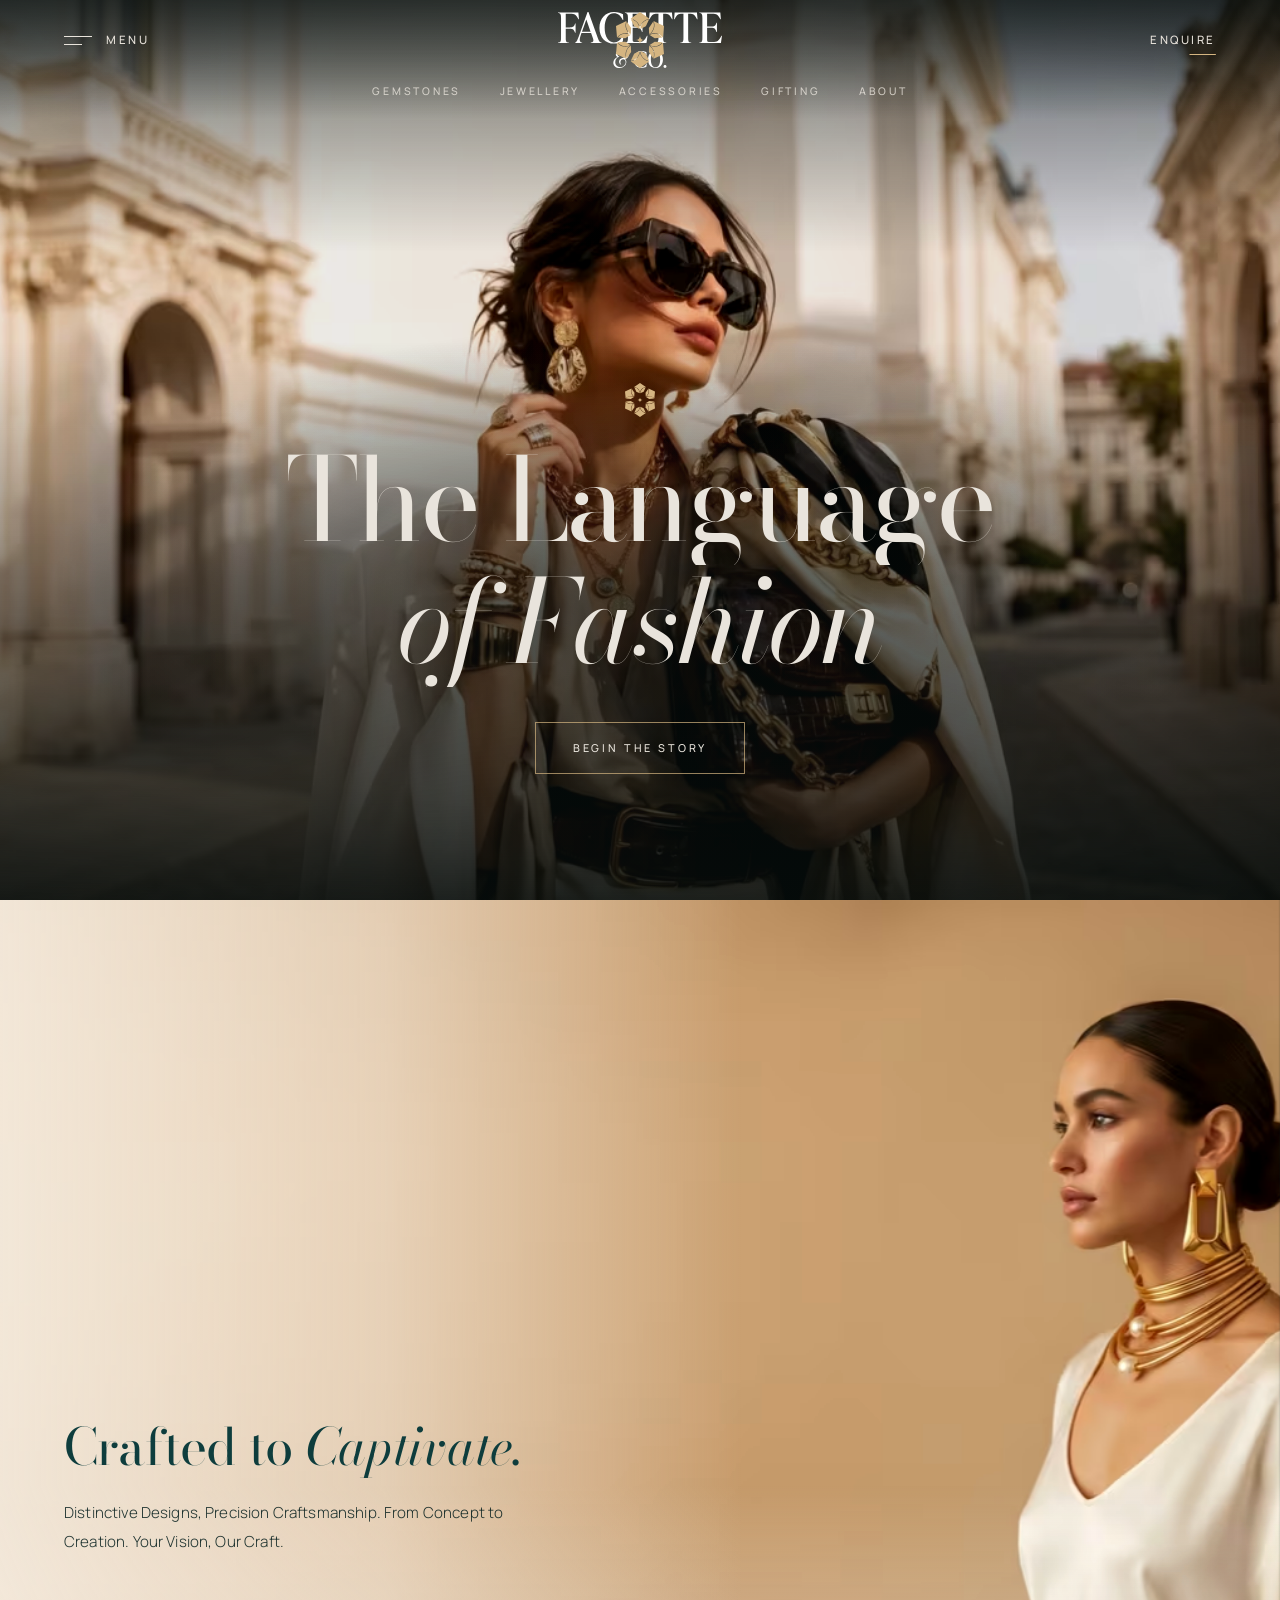
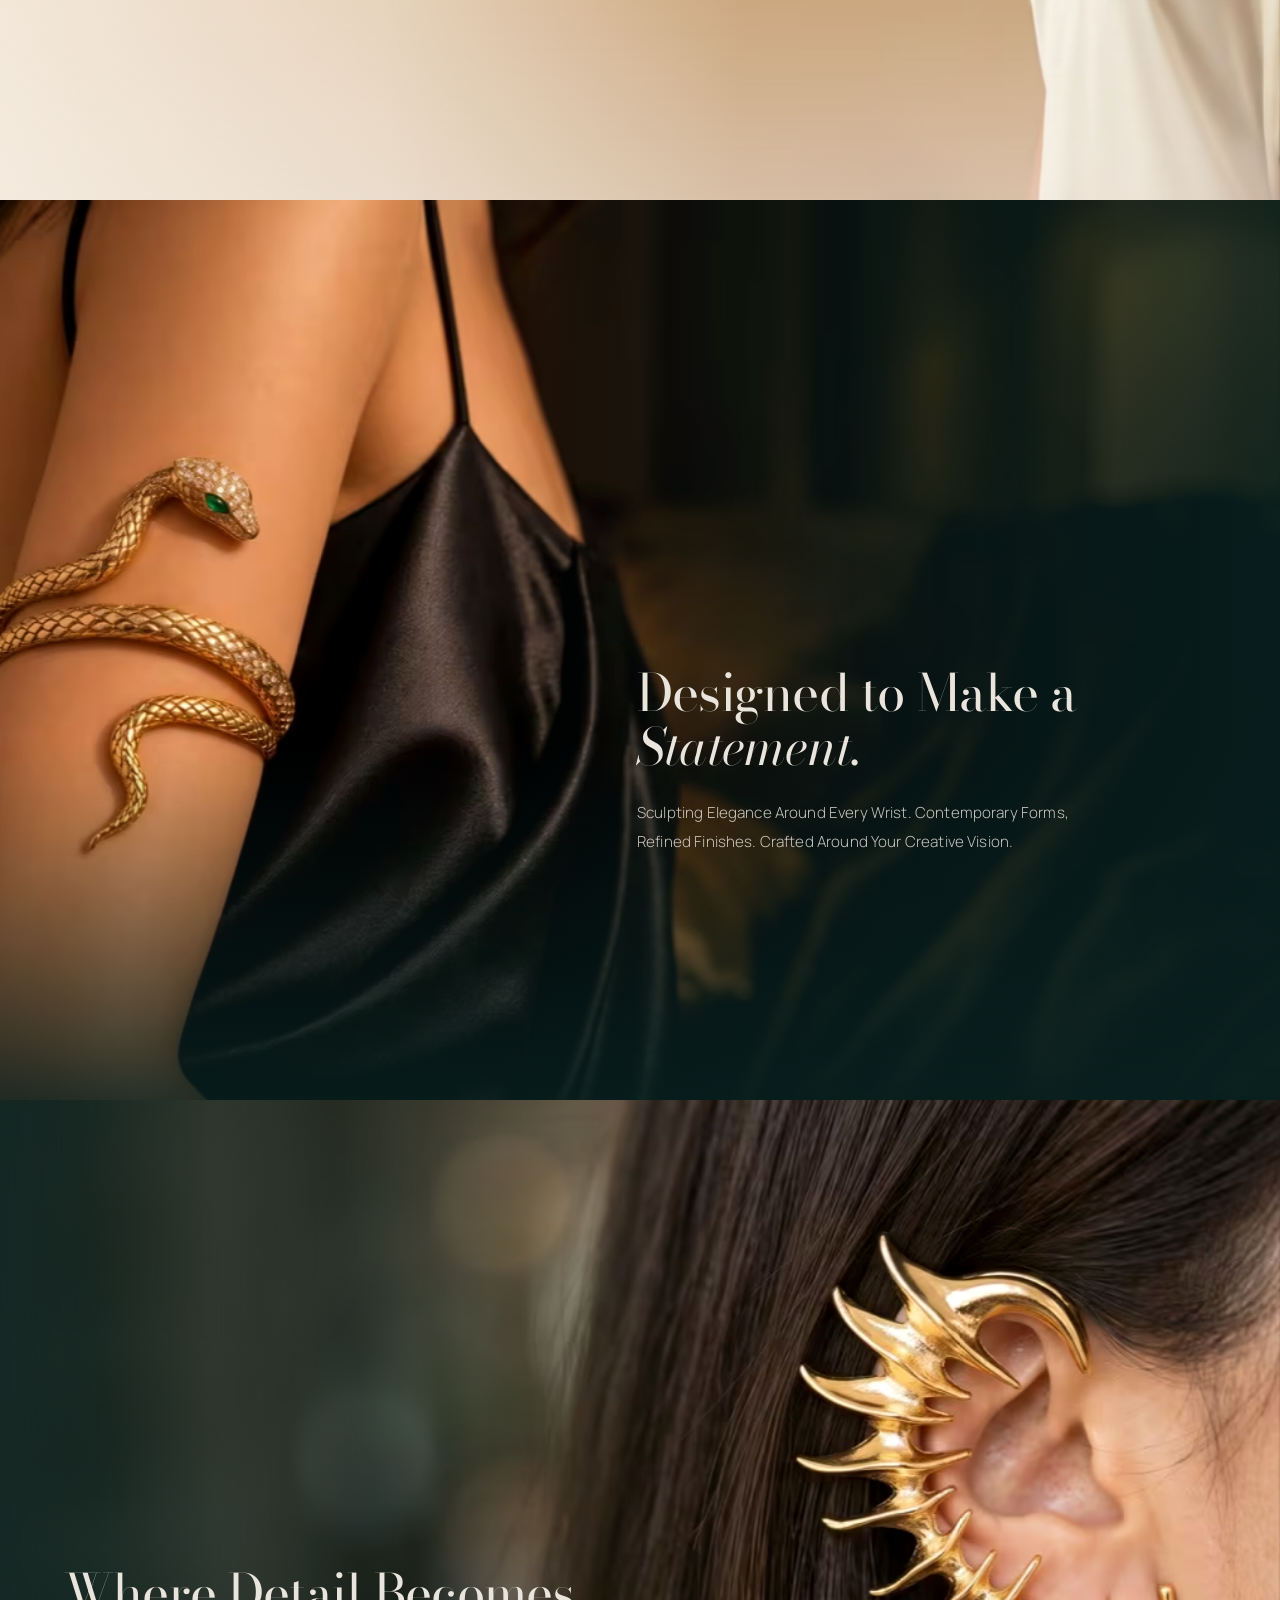
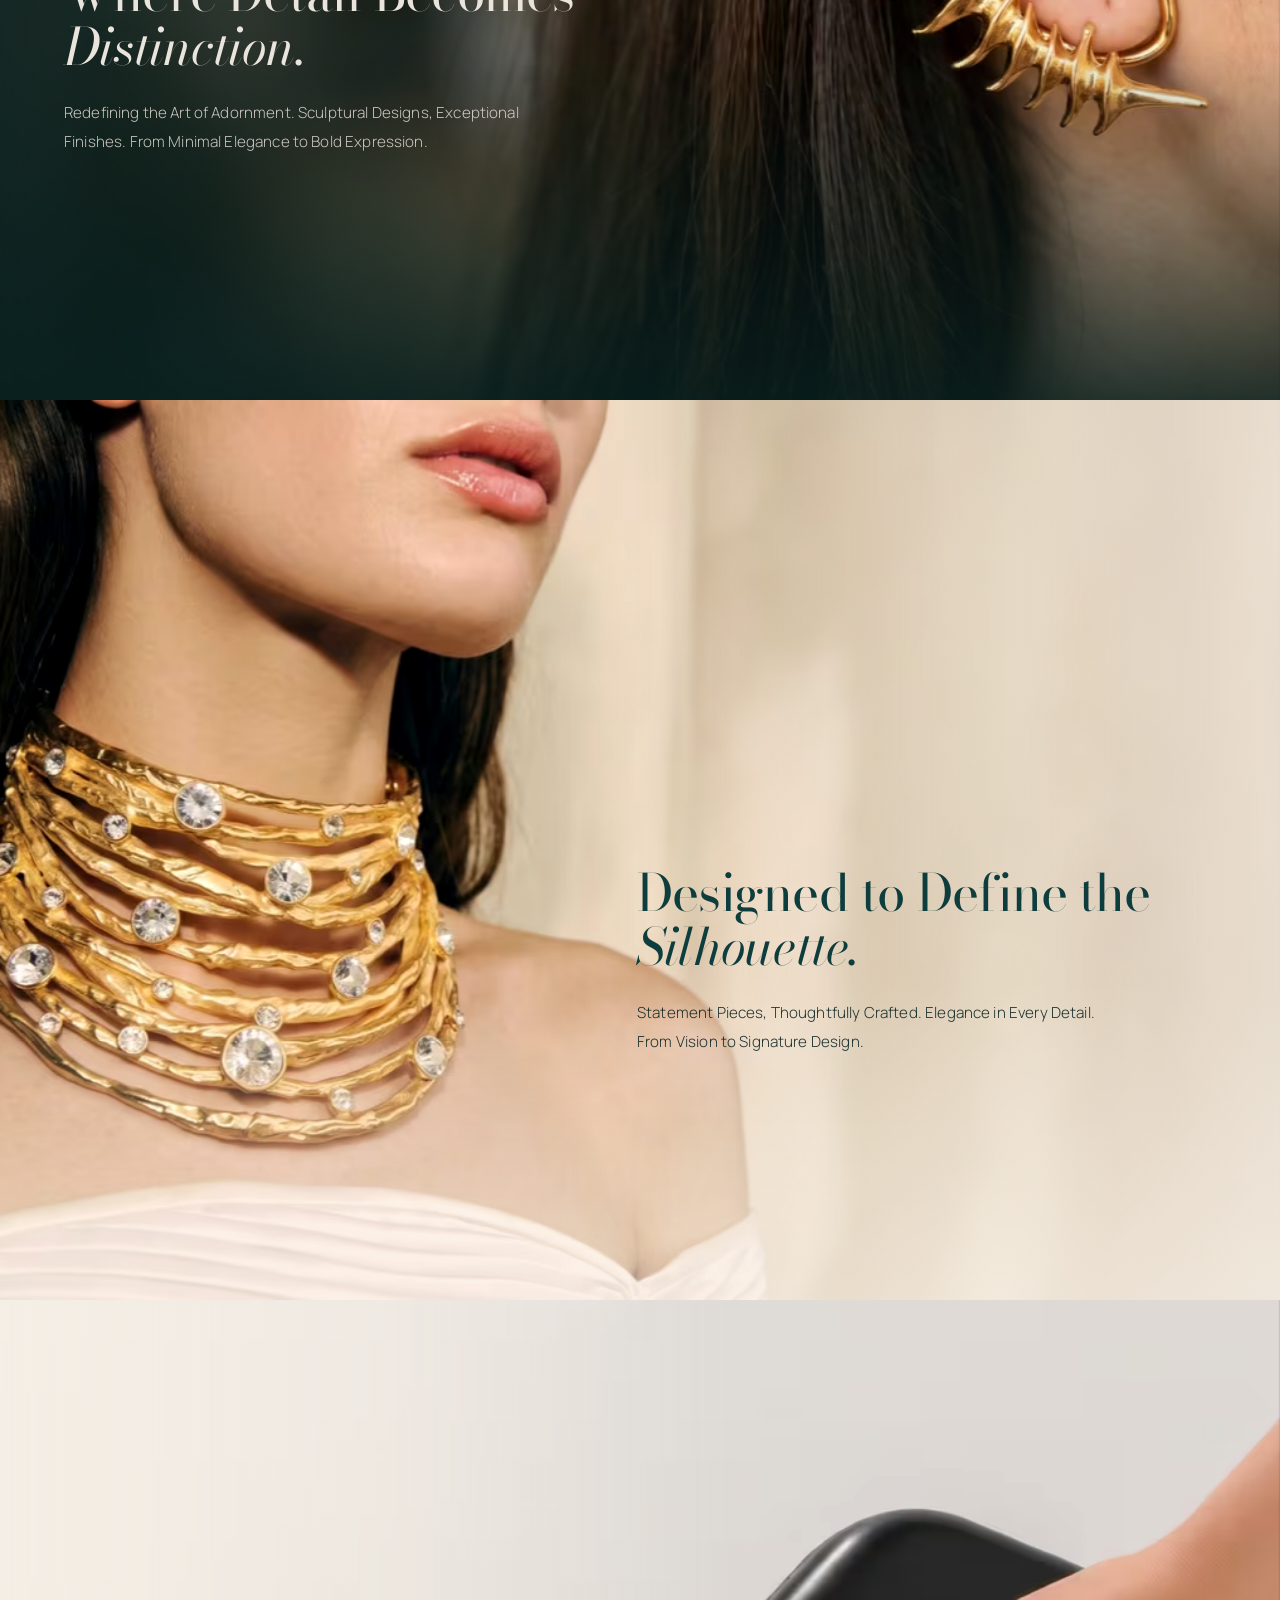
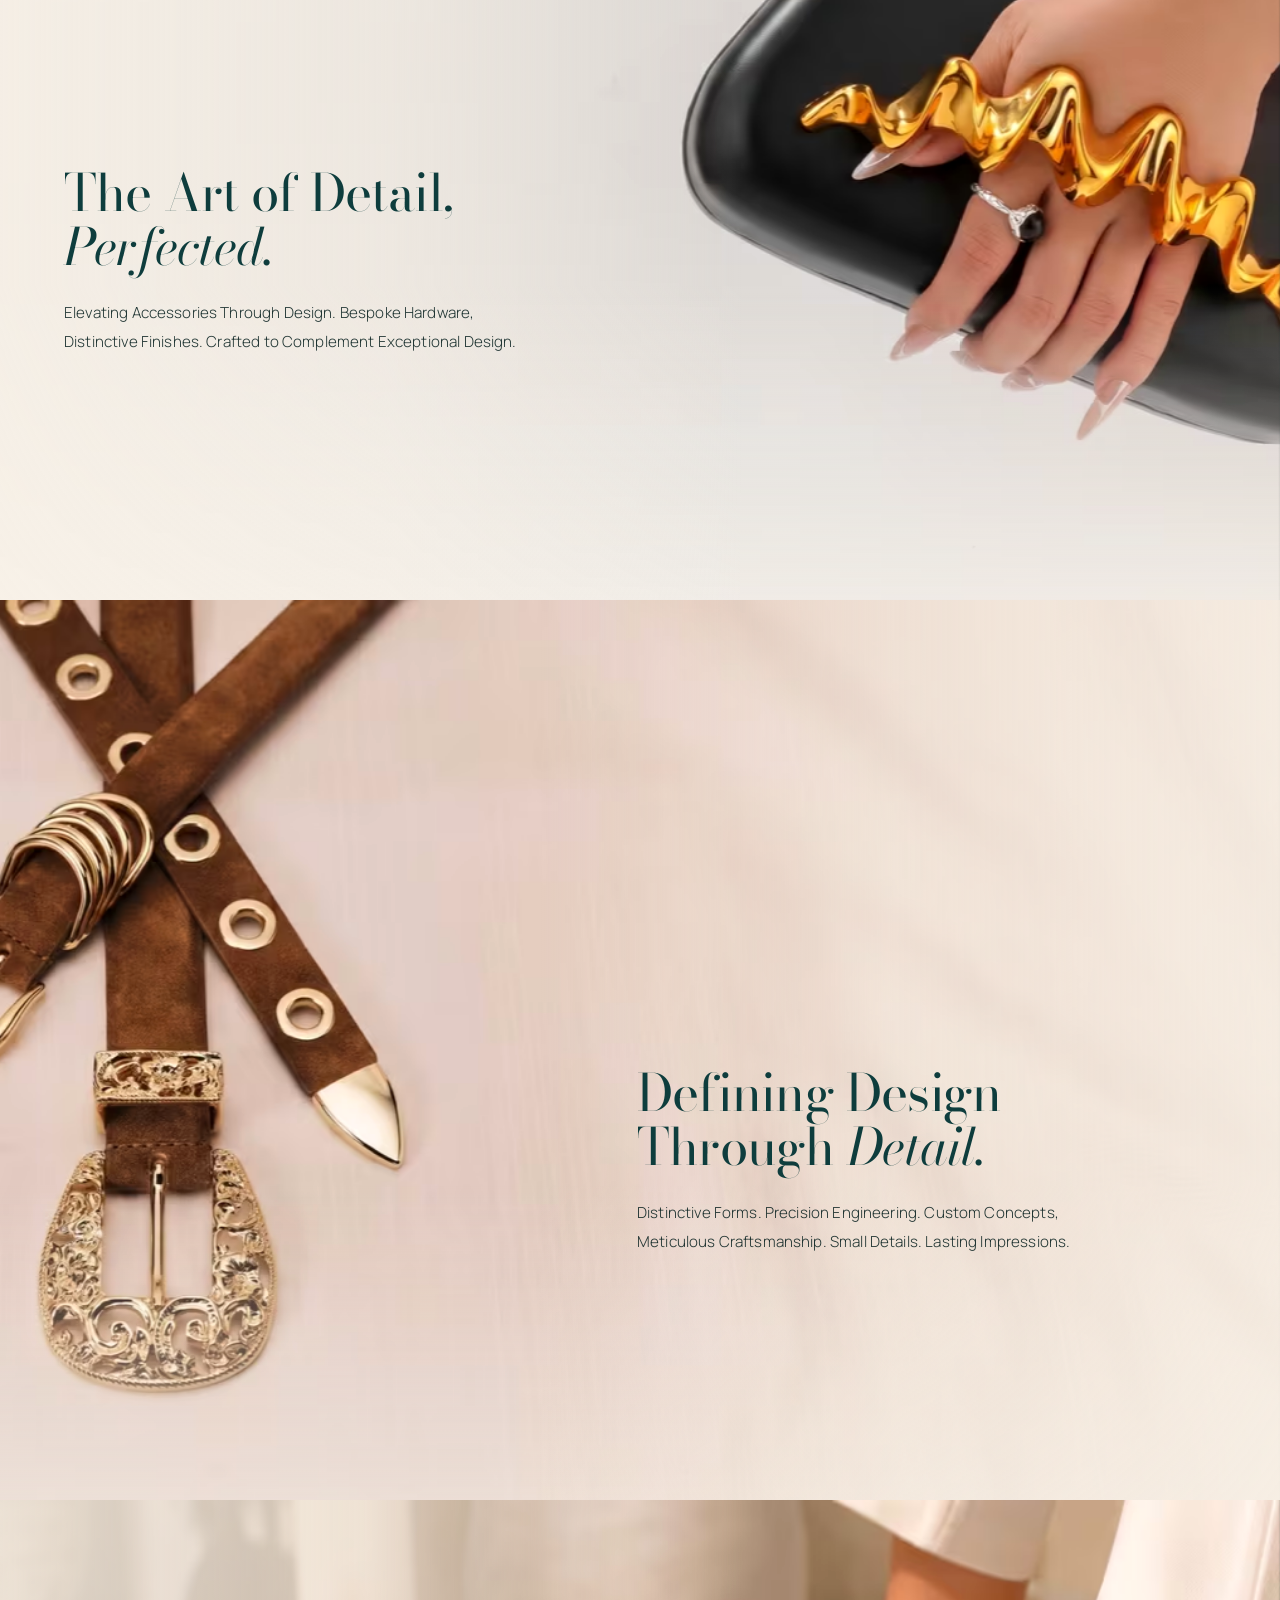
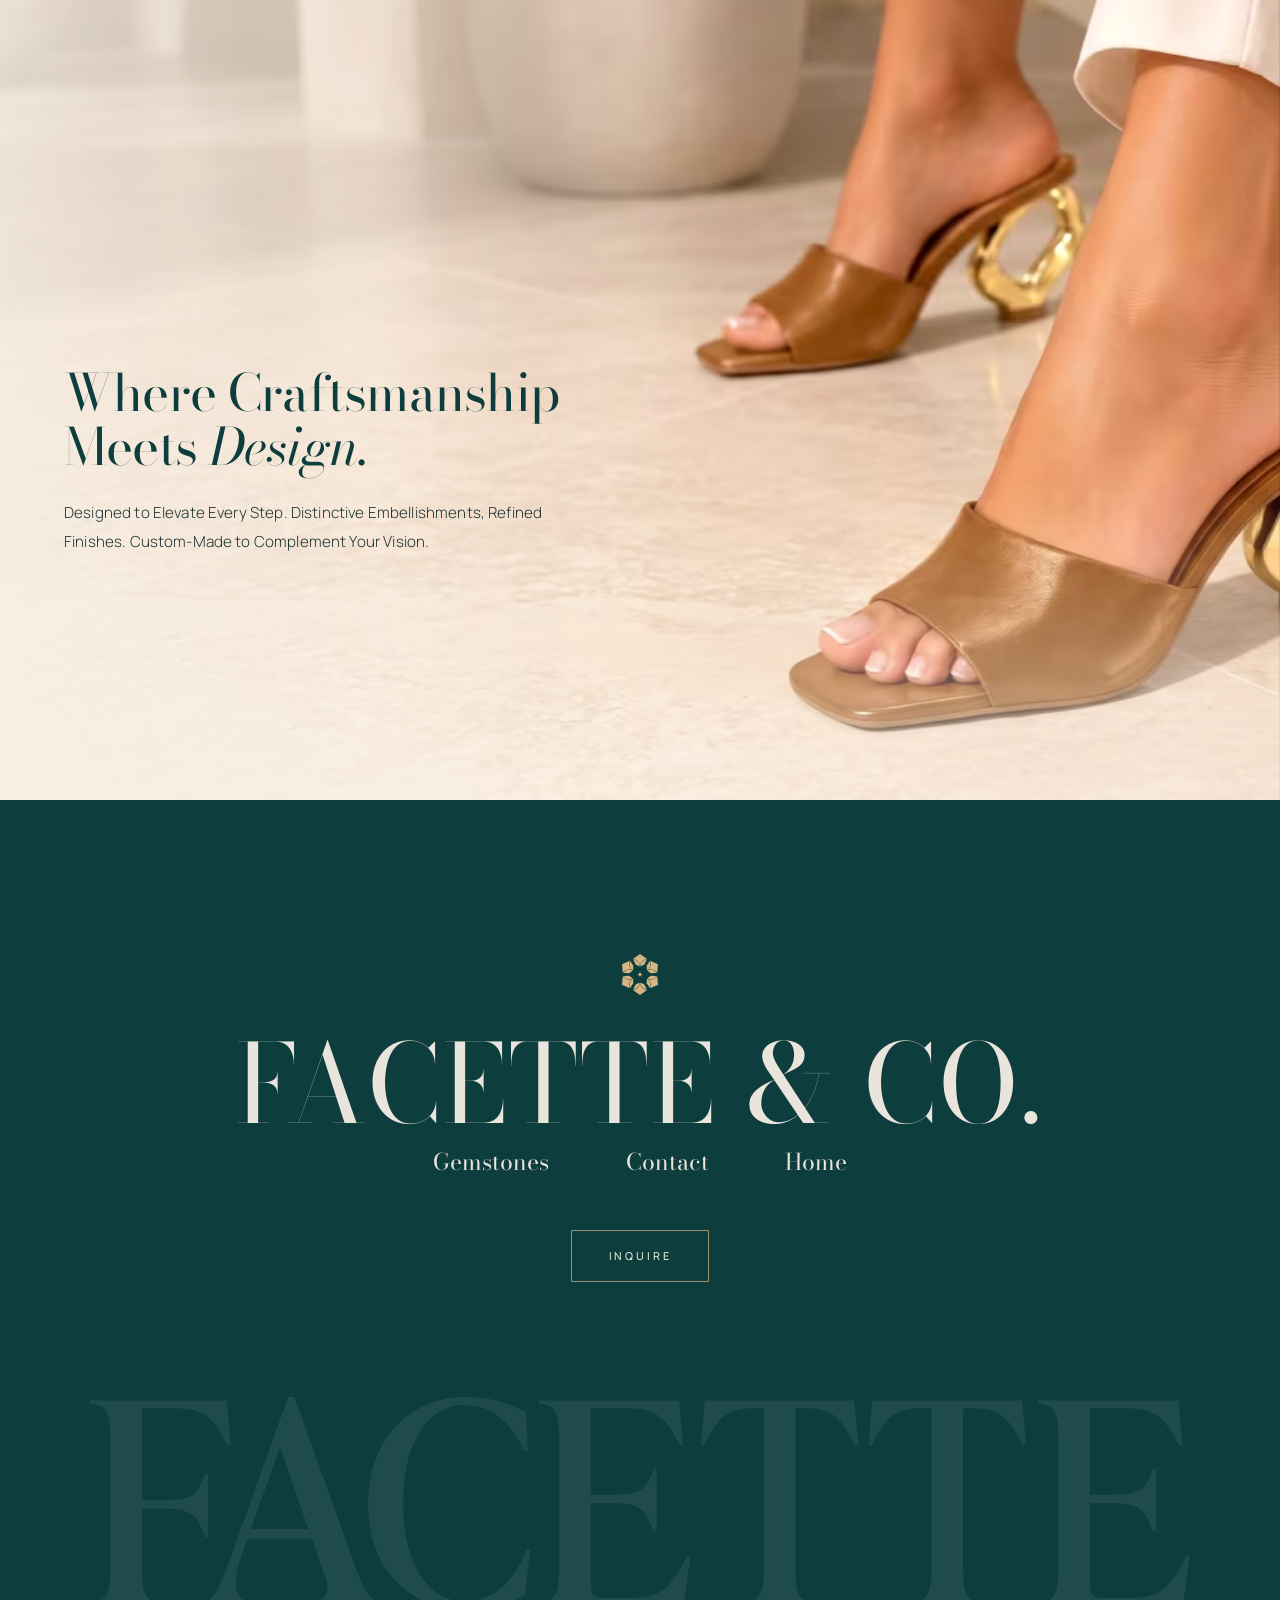
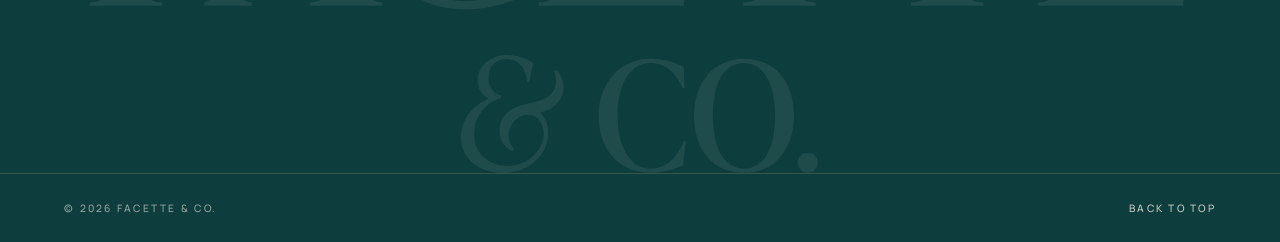
==== commit 019019a7: "Refine website: remove gold decorative elements, slide indicators, section numbers, and simplify scr" ====
--- a/fashion asscessior/index.html
+++ b/fashion asscessior/index.html
@@ -34,27 +34,16 @@
 <nav class="menu" id="menu" aria-label="Story chapters">
   <img class="menu-mark" src="assets/logo/mark-gold.svg" alt="">
   <ul>
-      <li><a href="#s0" data-go="0" style="--i:0"><small>00</small>The Language of Fashion</a></li>
-      <li><a href="#s1" data-go="1" style="--i:1"><small>01</small>Jewellery &amp; Adornments</a></li>
-      <li><a href="#s2" data-go="2" style="--i:2"><small>02</small>Wrist &amp; Arm Adornments</a></li>
-      <li><a href="#s3" data-go="3" style="--i:3"><small>03</small>Ear Adornments</a></li>
-      <li><a href="#s4" data-go="4" style="--i:4"><small>04</small>Neckline Adornments</a></li>
-      <li><a href="#s5" data-go="5" style="--i:5"><small>05</small>Luxury Bag Hardware &amp; Embellishments</a></li>
-      <li><a href="#s6" data-go="6" style="--i:6"><small>06</small>Signature Buckles &amp; Fastenings</a></li>
-      <li><a href="#s7" data-go="7" style="--i:7"><small>07</small>Footwear Hardware &amp; Embellishments</a></li>
+      <li><a href="#s0" data-go="0" style="--i:0">The Language of Fashion</a></li>
+      <li><a href="#s1" data-go="1" style="--i:1">Jewellery &amp; Adornments</a></li>
+      <li><a href="#s2" data-go="2" style="--i:2">Wrist &amp; Arm Adornments</a></li>
+      <li><a href="#s3" data-go="3" style="--i:3">Ear Adornments</a></li>
+      <li><a href="#s4" data-go="4" style="--i:4">Neckline Adornments</a></li>
+      <li><a href="#s5" data-go="5" style="--i:5">Luxury Bag Hardware &amp; Embellishments</a></li>
+      <li><a href="#s6" data-go="6" style="--i:6">Signature Buckles &amp; Fastenings</a></li>
+      <li><a href="#s7" data-go="7" style="--i:7">Footwear Hardware &amp; Embellishments</a></li>
   </ul>
 </nav>
-
-<ul class="dots" id="dots" aria-label="Chapters">
-    <li><a href="#s0" data-go="0"><b>00</b><span>Introduction</span></a></li>
-    <li><a href="#s1" data-go="1"><b>01</b><span>Jewellery</span></a></li>
-    <li><a href="#s2" data-go="2"><b>02</b><span>Wrist &amp; Arm</span></a></li>
-    <li><a href="#s3" data-go="3"><b>03</b><span>Ear</span></a></li>
-    <li><a href="#s4" data-go="4"><b>04</b><span>Neckline</span></a></li>
-    <li><a href="#s5" data-go="5"><b>05</b><span>Bag Hardware</span></a></li>
-    <li><a href="#s6" data-go="6"><b>06</b><span>Buckles</span></a></li>
-    <li><a href="#s7" data-go="7"><b>07</b><span>Footwear</span></a></li>
-</ul>
 
 <main class="story" id="story">
   <div class="stage" id="stage">
@@ -73,7 +62,6 @@
         <h1 class="hero__title"><span class="line"><span>The Language</span></span><span class="line line--it"><span>of Fashion</span></span></h1>
         <div class="hero__row"><a class="pill" href="#s1" data-go="1">Begin the story</a></div>
       </div>
-      <div class="hero__cue" aria-hidden="true"><i></i></div>
     </section>
     <section class="scene scene--light" id="s1" aria-label="Jewellery &amp; Adornments">
       <div class="scene__media">
@@ -86,10 +74,8 @@
       <div class="scene__shade"></div>
       <div class="scene__dim"></div>
       <div class="scene__text">
-        <p class="eyebrow">01 — Jewellery &amp; Adornments</p>
         <h2>Crafted to Captivate.</h2>
         <p class="body">Distinctive Designs, Precision Craftsmanship. From Concept to Creation. Your Vision, Our Craft.</p>
-        <div class="scene__count">01 / 07</div>
       </div>
     </section>
     <section class="scene scene--right" id="s2" aria-label="Wrist &amp; Arm Adornments">
@@ -103,10 +89,8 @@
       <div class="scene__shade"></div>
       <div class="scene__dim"></div>
       <div class="scene__text">
-        <p class="eyebrow">02 — Wrist &amp; Arm Adornments</p>
         <h2>Designed to Make a Statement.</h2>
         <p class="body">Sculpting Elegance Around Every Wrist. Contemporary Forms, Refined Finishes. Crafted Around Your Creative Vision.</p>
-        <div class="scene__count">02 / 07</div>
       </div>
     </section>
     <section class="scene" id="s3" aria-label="Ear Adornments">
@@ -120,10 +104,8 @@
       <div class="scene__shade"></div>
       <div class="scene__dim"></div>
       <div class="scene__text">
-        <p class="eyebrow">03 — Ear Adornments</p>
         <h2>Where Detail Becomes Distinction.</h2>
         <p class="body">Redefining the Art of Adornment. Sculptural Designs, Exceptional Finishes. From Minimal Elegance to Bold Expression.</p>
-        <div class="scene__count">03 / 07</div>
       </div>
     </section>
     <section class="scene scene--right scene--light" id="s4" aria-label="Neckline Adornments">
@@ -137,10 +119,8 @@
       <div class="scene__shade"></div>
       <div class="scene__dim"></div>
       <div class="scene__text">
-        <p class="eyebrow">04 — Neckline Adornments</p>
         <h2>Designed to Define the Silhouette.</h2>
         <p class="body">Statement Pieces, Thoughtfully Crafted. Elegance in Every Detail. From Vision to Signature Design.</p>
-        <div class="scene__count">04 / 07</div>
       </div>
     </section>
     <section class="scene scene--light" id="s5" aria-label="Luxury Bag Hardware &amp; Embellishments">
@@ -154,10 +134,8 @@
       <div class="scene__shade"></div>
       <div class="scene__dim"></div>
       <div class="scene__text">
-        <p class="eyebrow">05 — Luxury Bag Hardware &amp; Embellishments</p>
         <h2>The Art of Detail, Perfected.</h2>
         <p class="body">Elevating Accessories Through Design. Bespoke Hardware, Distinctive Finishes. Crafted to Complement Exceptional Design.</p>
-        <div class="scene__count">05 / 07</div>
       </div>
     </section>
     <section class="scene scene--right scene--light" id="s6" aria-label="Signature Buckles &amp; Fastenings">
@@ -171,10 +149,8 @@
       <div class="scene__shade"></div>
       <div class="scene__dim"></div>
       <div class="scene__text">
-        <p class="eyebrow">06 — Signature Buckles &amp; Fastenings</p>
         <h2>Defining Design Through Detail.</h2>
         <p class="body">Distinctive Forms. Precision Engineering. Custom Concepts, Meticulous Craftsmanship. Small Details. Lasting Impressions.</p>
-        <div class="scene__count">06 / 07</div>
       </div>
     </section>
     <section class="scene scene--light" id="s7" aria-label="Footwear Hardware &amp; Embellishments">
@@ -188,10 +164,8 @@
       <div class="scene__shade"></div>
       <div class="scene__dim"></div>
       <div class="scene__text">
-        <p class="eyebrow">07 — Footwear Hardware &amp; Embellishments</p>
         <h2>Where Craftsmanship Meets Design.</h2>
         <p class="body">Designed to Elevate Every Step. Distinctive Embellishments, Refined Finishes. Custom-Made to Complement Your Vision.</p>
-        <div class="scene__count">07 / 07</div>
       </div>
     </section>
   </div>
@@ -201,11 +175,10 @@
   <div class="footer__cta">
     <img class="footer__logo reveal" src="assets/logo/mark-gold.svg" alt="">
     <p class="footer__mark reveal">Facette &amp; Co.</p>
-    <hr class="footer__rule reveal">
     <nav class="footer__links reveal" aria-label="Footer">
-      <a href="/gemstones"><small>I.</small>Gemstones</a>
-      <a href="/contact"><small>II.</small>Contact</a>
-      <a href="/"><small>III.</small>Home</a>
+      <a href="/gemstones">Gemstones</a>
+      <a href="/contact">Contact</a>
+      <a href="/">Home</a>
     </nav>
     <div class="footer__cta-btn reveal"><a class="pill" href="/contact">Inquire</a></div>
   </div>
--- a/fashion asscessior/assets/css/gemstone-blog.css
+++ b/fashion asscessior/assets/css/gemstone-blog.css
@@ -152,7 +152,7 @@
 .hero__title{margin:0 0 2.2rem;font-family:var(--display);font-weight:400;font-size:clamp(3rem,9vw,9.5rem);line-height:.98;letter-spacing:-.025em;color:var(--ivory)}
 .hero__title .line{display:block;overflow:hidden;padding-bottom:.08em}
 .hero__title .line>span{display:block;transform:translateY(110%);animation:rise 1.5s var(--ease) 1s forwards}
-.hero__title .line--it>span{font-style:italic;color:var(--gold);animation-delay:1.15s}
+.hero__title .line--it>span{font-style:italic;color:var(--ivory);animation-delay:1.15s}
 @keyframes rise{to{transform:none}}
 .hero__row{display:flex;justify-content:center;opacity:0;animation:fadeUp 1s var(--ease) 1.7s forwards}
 @keyframes fadeUp{from{opacity:0;transform:translateY(14px)}to{opacity:1;transform:none}}
@@ -187,13 +187,14 @@
 .reveal.is-visible{opacity:1;transform:none}
 .footer__cta>.reveal:nth-child(2){transition-delay:.12s}.footer__cta>.reveal:nth-child(4){transition-delay:.24s}.footer__cta>.reveal:nth-child(5){transition-delay:.36s}
 
-/* Static (no JS / reduced motion): stacked full-screen scenes */
+/* Static natural scrolling: stacked full-screen scenes without scroll-hijacking */
 .static .stage,.no-js .stage{position:relative;height:auto;overflow:visible}
 .static .scene,.no-js .scene{position:relative;height:100vh;height:100svh;transform:none!important;visibility:visible!important}
 .static .scene__text>*,.static .rule,.no-js .scene__text>*{opacity:1!important;transform:none!important}
 .static .scene__dim{display:none}
 .static .reveal,.no-js .reveal{opacity:1;transform:none}
-.no-js .scene__media img{opacity:1}
+.static .scene__media img,.no-js .scene__media img{opacity:1!important;transform:none!important}
+.static .sweep{display:none!important}
 
 /* Responsive */
 @media (max-width:1024px){.dots span{display:none}}
@@ -245,9 +246,8 @@
 .scene.scene--light .scene__shade{background:linear-gradient(to right,rgba(248,241,231,.86) 0%,rgba(248,241,231,.58) 30%,rgba(248,241,231,0) 58%),linear-gradient(to top,rgba(248,241,231,.55) 0%,rgba(248,241,231,0) 35%)}
 .scene.scene--light.scene--right .scene__shade{background:linear-gradient(to left,rgba(248,241,231,.86) 0%,rgba(248,241,231,.58) 30%,rgba(248,241,231,0) 58%),linear-gradient(to top,rgba(248,241,231,.55) 0%,rgba(248,241,231,0) 35%)}
 .scene.scene--light .eyebrow{color:#7a5718}
-.scene.scene--light .rule{background:#7a5718}
 .scene.scene--light h2{color:#0E3D3D}
-.scene.scene--light h2 .w:last-child>span{color:#7a5718}
+.scene.scene--light h2 .w:last-child>span{color:#0E3D3D}
 .scene.scene--light p.body{color:rgba(8,32,31,.9)}
 .scene.scene--light .scene__count{color:rgba(8,32,31,.6)}
 body.on-light .dots a{color:rgba(8,32,31,.55)}
@@ -271,14 +271,11 @@
   .scene .scene__text,.scene.scene--right .scene__text{bottom:6.2rem}
 }
 
-/* Section labels ("01 — …"): larger, in the display serif */
-.scene .eyebrow{font-family:var(--display);font-weight:400;font-style:italic;text-transform:none;letter-spacing:.03em;font-size:clamp(1.25rem,1.9vw,2rem);line-height:1.2;margin-bottom:1.3rem}
-@media (max-width:760px){
-  .scene .eyebrow{font-size:1.2rem;letter-spacing:.02em;margin-bottom:1rem}
-}
-
-/* Section label colour: soft blush on dark photographs, deep teal on light ones */
-.scene .eyebrow{color:#EBCDB8}
-.scene .rule{background:#EBCDB8}
-.scene.scene--light .eyebrow{color:#1B6B62}
-.scene.scene--light .rule{background:#1B6B62}
+/* --- Complete refinement: remove golden elements, slide indicators, numbering, and decorative lines --- */
+.dots,.dots.is-on{display:none !important}
+.scene__count{display:none !important}
+.menu a small{display:none !important}
+.eyebrow{display:none !important}
+.rule,.footer__rule,.hero__cue{display:none !important}
+.scene:not(.scene--light) h2,.scene:not(.scene--light) h2 .w>span{color:var(--ivory)!important}
+.hero__title{color:var(--ivory)!important}
